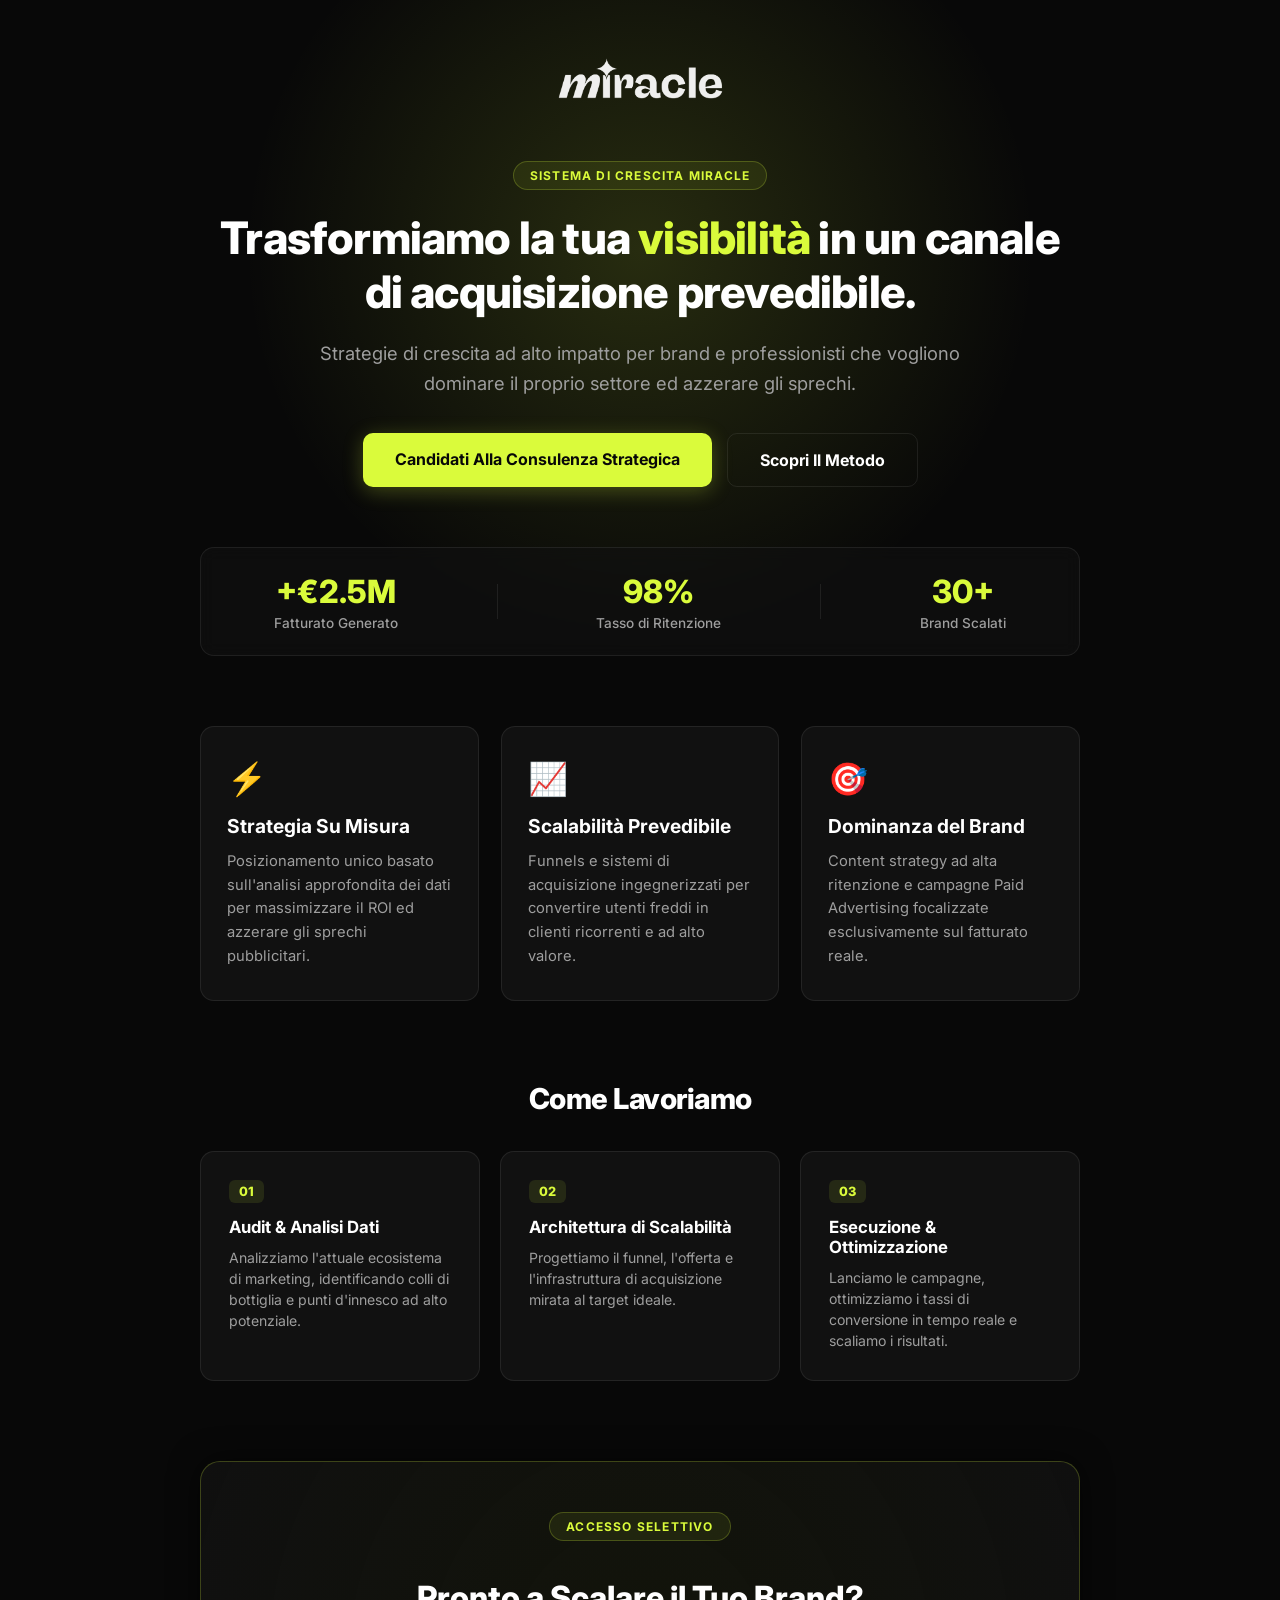
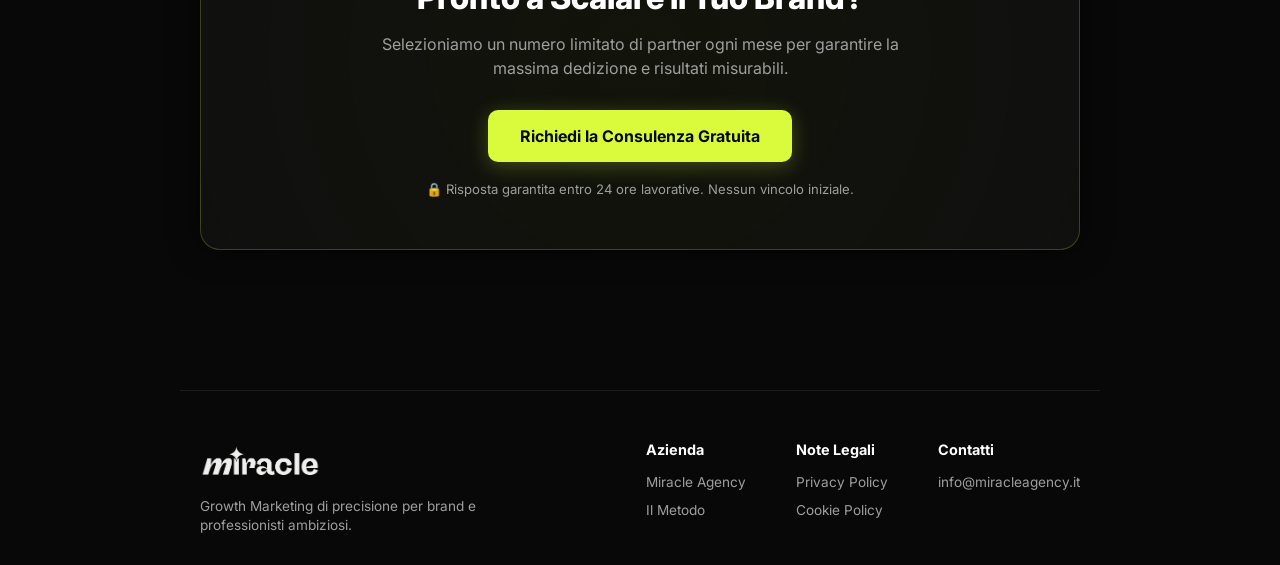
==== index.HTML @ 35d13e1f "Add files via upload" ====
<!DOCTYPE html>
<html lang="it">
<head>
    <meta charset="UTF-8">
    <meta name="viewport" content="width=device-width, initial-scale=1.0">
    <title>Miracle Agency | Dominanza Digitale & Scale Marketing</title>
    <!-- Importazione font Inter -->
    <link href="https://fonts.googleapis.com/css2?family=Inter:wght@400;600;700;800&display=swap" rel="stylesheet">
    <link rel="stylesheet" href="stile.CSS">
</head>
<body>
    <div class="glow-bg"></div>

    <!-- MAIN CONTAINER -->
    <main class="container">
        <!-- LOGO HEADER -->
        <header class="logo-container">
            <img src="logom.png" alt="Miracle Agency Logo" class="logo">
        </header>

        <!-- HERO SECTION -->
        <section class="hero-section">
            <span class="badge">SISTEMA DI CRESCITA MIRACLE</span>
            <h1 class="headline">Trasformiamo la tua <span class="highlight">visibilità</span> in un canale di acquisizione prevedibile.</h1>
            <p class="subtitle">Strategie di crescita ad alto impatto per brand e professionisti che vogliono dominare il proprio settore ed azzerare gli sprechi.</p>
            
            <div class="hero-cta-group">
                <a href="#candidatura" class="cta-button primary-cta">Candidati Alla Consulenza Strategica</a>
                <a href="#metodo" class="cta-button secondary-cta">Scopri Il Metodo</a>
            </div>
        </section>

        <!-- SOCIAL PROOF / STATS BAR -->
        <section class="stats-bar">
            <div class="stat-item">
                <span class="stat-number">+€2.5M</span>
                <span class="stat-label">Fatturato Generato</span>
            </div>
            <div class="stat-divider"></div>
            <div class="stat-item">
                <span class="stat-number">98%</span>
                <span class="stat-label">Tasso di Ritenzione</span>
            </div>
            <div class="stat-divider"></div>
            <div class="stat-item">
                <span class="stat-number">30+</span>
                <span class="stat-label">Brand Scalati</span>
            </div>
        </section>

        <!-- PILLARI DI VALORE -->
        <section class="features-grid" id="metodo">
            <div class="feature-card">
                <div class="card-icon">⚡</div>
                <h3>Strategia Su Misura</h3>
                <p>Posizionamento unico basato sull'analisi approfondita dei dati per massimizzare il ROI ed azzerare gli sprechi pubblicitari.</p>
            </div>
            <div class="feature-card">
                <div class="card-icon">📈</div>
                <h3>Scalabilità Prevedibile</h3>
                <p>Funnels e sistemi di acquisizione ingegnerizzati per convertire utenti freddi in clienti ricorrenti e ad alto valore.</p>
            </div>
            <div class="feature-card">
                <div class="card-icon">🎯</div>
                <h3>Dominanza del Brand</h3>
                <p>Content strategy ad alta ritenzione e campagne Paid Advertising focalizzate esclusivamente sul fatturato reale.</p>
            </div>
        </section>

        <!-- COME FUNZIONA (ROADMAP) -->
        <section class="roadmap-section">
            <h2 class="section-title">Come Lavoriamo</h2>
            <div class="roadmap-grid">
                <div class="step-card">
                    <span class="step-number">01</span>
                    <h4>Audit & Analisi Dati</h4>
                    <p>Analizziamo l'attuale ecosistema di marketing, identificando colli di bottiglia e punti d'innesco ad alto potenziale.</p>
                </div>
                <div class="step-card">
                    <span class="step-number">02</span>
                    <h4>Architettura di Scalabilità</h4>
                    <p>Progettiamo il funnel, l'offerta e l'infrastruttura di acquisizione mirata al target ideale.</p>
                </div>
                <div class="step-card">
                    <span class="step-number">03</span>
                    <h4>Esecuzione & Ottimizzazione</h4>
                    <p>Lanciamo le campagne, ottimizziamo i tassi di conversione in tempo reale e scaliamo i risultati.</p>
                </div>
            </div>
        </section>

        <!-- DIRECT CALL TO ACTION SECTION -->
        <section class="cta-box-section" id="candidatura">
            <span class="badge">ACCESSO SELETTIVO</span>
            <h2>Pronto a Scalare il Tuo Brand?</h2>
            <p>Selezioniamo un numero limitato di partner ogni mese per garantire la massima dedizione e risultati misurabili.</p>
            
            <a href="https://tua-pagina-di-prenotazione.com" class="cta-button primary-cta">Richiedi la Consulenza Gratuita</a>
            
            <p class="cta-microcopy">🔒 Risposta garantita entro 24 ore lavorative. Nessun vincolo iniziale.</p>
        </section>
    </main>

    <!-- FOOTER -->
    <footer>
        <div class="footer-content">
            <img src="logom.png" alt="Miracle Agency" class="footer-logo">
            <p class="footer-tagline">Growth Marketing di precisione per brand e professionisti ambiziosi.</p>
        </div>
        <div class="footer-links">
            <div>
                <strong>Azienda</strong>
                <a href="#">Miracle Agency</a>
                <a href="#metodo">Il Metodo</a>
            </div>
            <div>
                <strong>Note Legali</strong>
                <a href="#">Privacy Policy</a>
                <a href="#">Cookie Policy</a>
            </div>
            <div>
                <strong>Contatti</strong>
                <a href="mailto:info@miracleagency.it">info@miracleagency.it</a>
            </div>
        </div>
    </footer>

    <script src="jv.js"></script>
</body>
</html>
---- stile.CSS ----
/* --- VARIABILI COLORI MIRACLE --- */
:root {
    --bg-dark: #080808;
    --card-bg: #111111;
    --brand-color: #dafb3b;
    --brand-hover: #c4e432;
    --text-light: #ffffff;
    --text-muted: #9e9e9e;
    --glow-spread: rgba(218, 251, 59, 0.15);
    --border-color: rgba(218, 251, 59, 0.22);
    --border-light: rgba(255, 255, 255, 0.08);
}

/* --- RESET & BASE --- */
* {
    margin: 0;
    padding: 0;
    box-sizing: border-box;
    font-family: 'Inter', -apple-system, BlinkMacSystemFont, sans-serif;
    scroll-behavior: smooth;
}

body {
    background-color: var(--bg-dark);
    color: var(--text-light);
    display: flex;
    flex-direction: column;
    min-height: 100vh;
    position: relative;
    overflow-x: hidden;
}

/* Sfondo Glow Radiale */
.glow-bg {
    position: absolute;
    top: -150px;
    left: 50%;
    transform: translateX(-50%);
    width: 800px;
    height: 800px;
    background: radial-gradient(circle, var(--glow-spread) 0%, rgba(8,8,8,0) 70%);
    pointer-events: none;
    z-index: 0;
}

/* --- CONTAINER PRINCIPALE --- */
.container {
    max-width: 920px;
    margin: 0 auto;
    padding: 50px 20px 80px 20px;
    text-align: center;
    flex-grow: 1;
    position: relative;
    z-index: 1;
}

/* --- LOGO --- */
.logo-container {
    margin-bottom: 50px;
}
.logo {
    max-width: 170px;
    height: auto;
}

/* --- HERO SECTION --- */
.badge {
    display: inline-block;
    padding: 6px 16px;
    border-radius: 20px;
    background: rgba(218, 251, 59, 0.08);
    border: 1px solid var(--border-color);
    color: var(--brand-color);
    font-size: 0.75rem;
    font-weight: 700;
    letter-spacing: 1.2px;
    margin-bottom: 22px;
    text-transform: uppercase;
}

.headline {
    font-size: 2.8rem;
    font-weight: 800;
    line-height: 1.2;
    margin-bottom: 20px;
    letter-spacing: -0.8px;
}

.highlight {
    color: var(--brand-color);
}

.subtitle {
    font-size: 1.15rem;
    color: var(--text-muted);
    max-width: 660px;
    margin: 0 auto 35px auto;
    line-height: 1.6;
}

/* HERO CTA GROUP */
.hero-cta-group {
    display: flex;
    justify-content: center;
    gap: 15px;
    margin-bottom: 60px;
    flex-wrap: wrap;
}

.cta-button {
    display: inline-block;
    padding: 16px 32px;
    font-size: 1rem;
    font-weight: 700;
    border-radius: 10px;
    text-decoration: none;
    transition: all 0.3s ease;
    cursor: pointer;
}

.primary-cta {
    background-color: var(--brand-color);
    color: var(--bg-dark);
    box-shadow: 0 4px 20px rgba(218, 251, 59, 0.25);
}

.primary-cta:hover {
    background-color: var(--brand-hover);
    transform: translateY(-2px);
    box-shadow: 0 8px 25px rgba(218, 251, 59, 0.4);
}

.secondary-cta {
    background-color: transparent;
    color: var(--text-light);
    border: 1px solid var(--border-light);
}

.secondary-cta:hover {
    border-color: var(--border-color);
    color: var(--brand-color);
    background: rgba(255, 255, 255, 0.02);
}

/* --- STATS BAR --- */
.stats-bar {
    display: flex;
    justify-content: space-around;
    align-items: center;
    background: rgba(18, 18, 18, 0.6);
    border: 1px solid var(--border-light);
    border-radius: 14px;
    padding: 24px;
    margin-bottom: 70px;
    backdrop-filter: blur(8px);
}

.stat-item {
    display: flex;
    flex-direction: column;
    align-items: center;
}

.stat-number {
    font-size: 2rem;
    font-weight: 800;
    color: var(--brand-color);
    margin-bottom: 4px;
}

.stat-label {
    font-size: 0.85rem;
    color: var(--text-muted);
    font-weight: 500;
}

.stat-divider {
    width: 1px;
    height: 35px;
    background-color: var(--border-light);
}

/* --- FEATURES GRID --- */
.features-grid {
    display: grid;
    grid-template-columns: repeat(auto-fit, minmax(260px, 1fr));
    gap: 22px;
    margin-bottom: 80px;
    text-align: left;
}

.feature-card {
    background: var(--card-bg);
    border: 1px solid var(--border-light);
    border-radius: 14px;
    padding: 32px 26px;
    transition: all 0.3s ease;
}

.feature-card:hover {
    border-color: var(--border-color);
    transform: translateY(-4px);
    box-shadow: 0 10px 30px var(--glow-spread);
}

.card-icon {
    font-size: 2rem;
    margin-bottom: 16px;
}

.feature-card h3 {
    font-size: 1.2rem;
    font-weight: 700;
    margin-bottom: 12px;
}

.feature-card p {
    font-size: 0.92rem;
    color: var(--text-muted);
    line-height: 1.6;
}

/* --- ROADMAP / COME FUNZIONA --- */
.roadmap-section {
    margin-bottom: 80px;
}

.section-title {
    font-size: 1.8rem;
    font-weight: 800;
    margin-bottom: 35px;
    letter-spacing: -0.5px;
}

.roadmap-grid {
    display: grid;
    grid-template-columns: repeat(auto-fit, minmax(250px, 1fr));
    gap: 20px;
    text-align: left;
}

.step-card {
    background: var(--card-bg);
    border: 1px solid var(--border-light);
    border-radius: 14px;
    padding: 28px;
    position: relative;
}

.step-number {
    font-size: 0.8rem;
    font-weight: 800;
    color: var(--brand-color);
    background: rgba(218, 251, 59, 0.1);
    padding: 4px 10px;
    border-radius: 6px;
    display: inline-block;
    margin-bottom: 14px;
}

.step-card h4 {
    font-size: 1.05rem;
    font-weight: 700;
    margin-bottom: 10px;
}

.step-card p {
    font-size: 0.88rem;
    color: var(--text-muted);
    line-height: 1.5;
}

/* --- CTA BOX SECTION --- */
.cta-box-section {
    background: radial-gradient(circle at center, rgba(218, 251, 59, 0.05) 0%, rgba(18, 18, 18, 0.8) 100%);
    border: 1px solid var(--border-color);
    border-radius: 20px;
    padding: 50px 30px;
    margin-bottom: 60px;
    box-shadow: 0 0 30px rgba(0, 0, 0, 0.6);
}

.cta-box-section h2 {
    font-size: 2rem;
    font-weight: 800;
    margin: 15px 0;
}

.cta-box-section p {
    color: var(--text-muted);
    max-width: 540px;
    margin: 0 auto 30px auto;
    font-size: 1rem;
    line-height: 1.5;
}

.cta-microcopy {
    font-size: 0.82rem !important;
    color: var(--text-muted) !important;
    margin-top: 18px !important;
    margin-bottom: 0 !important;
}

/* --- FOOTER --- */
footer {
    border-top: 1px solid var(--border-light);
    padding: 50px 20px 30px 20px;
    max-width: 920px;
    margin: 0 auto;
    width: 100%;
    display: flex;
    justify-content: space-between;
    align-items: flex-start;
    flex-wrap: wrap;
    gap: 30px;
}

.footer-content {
    max-width: 300px;
    text-align: left;
}

.footer-logo {
    max-width: 120px;
    margin-bottom: 12px;
}

.footer-tagline {
    font-size: 0.85rem;
    color: var(--text-muted);
    line-height: 1.4;
}

.footer-links {
    display: flex;
    gap: 50px;
    font-size: 0.85rem;
    flex-wrap: wrap;
}

.footer-links div {
    display: flex;
    flex-direction: column;
    gap: 12px;
    text-align: left;
}

.footer-links strong {
    color: var(--text-light);
    margin-bottom: 4px;
    font-size: 0.9rem;
}

.footer-links a {
    color: var(--text-muted);
    text-decoration: none;
    transition: color 0.2s;
}

.footer-links a:hover {
    color: var(--brand-color);
}

/* --- RESPONSIVE --- */
@media (max-width: 768px) {
    .headline { font-size: 2.1rem; }
    .subtitle { font-size: 1rem; }
    .hero-cta-group { flex-direction: column; }
    .cta-button { width: 100%; text-align: center; }
    .stats-bar { flex-direction: column; gap: 20px; }
    .stat-divider { width: 60%; height: 1px; }
    footer { flex-direction: column; text-align: center; align-items: center; }
    .footer-content { text-align: center; }
    .footer-links { justify-content: center; text-align: center; gap: 30px; }
    .footer-links div { text-align: center; }
}
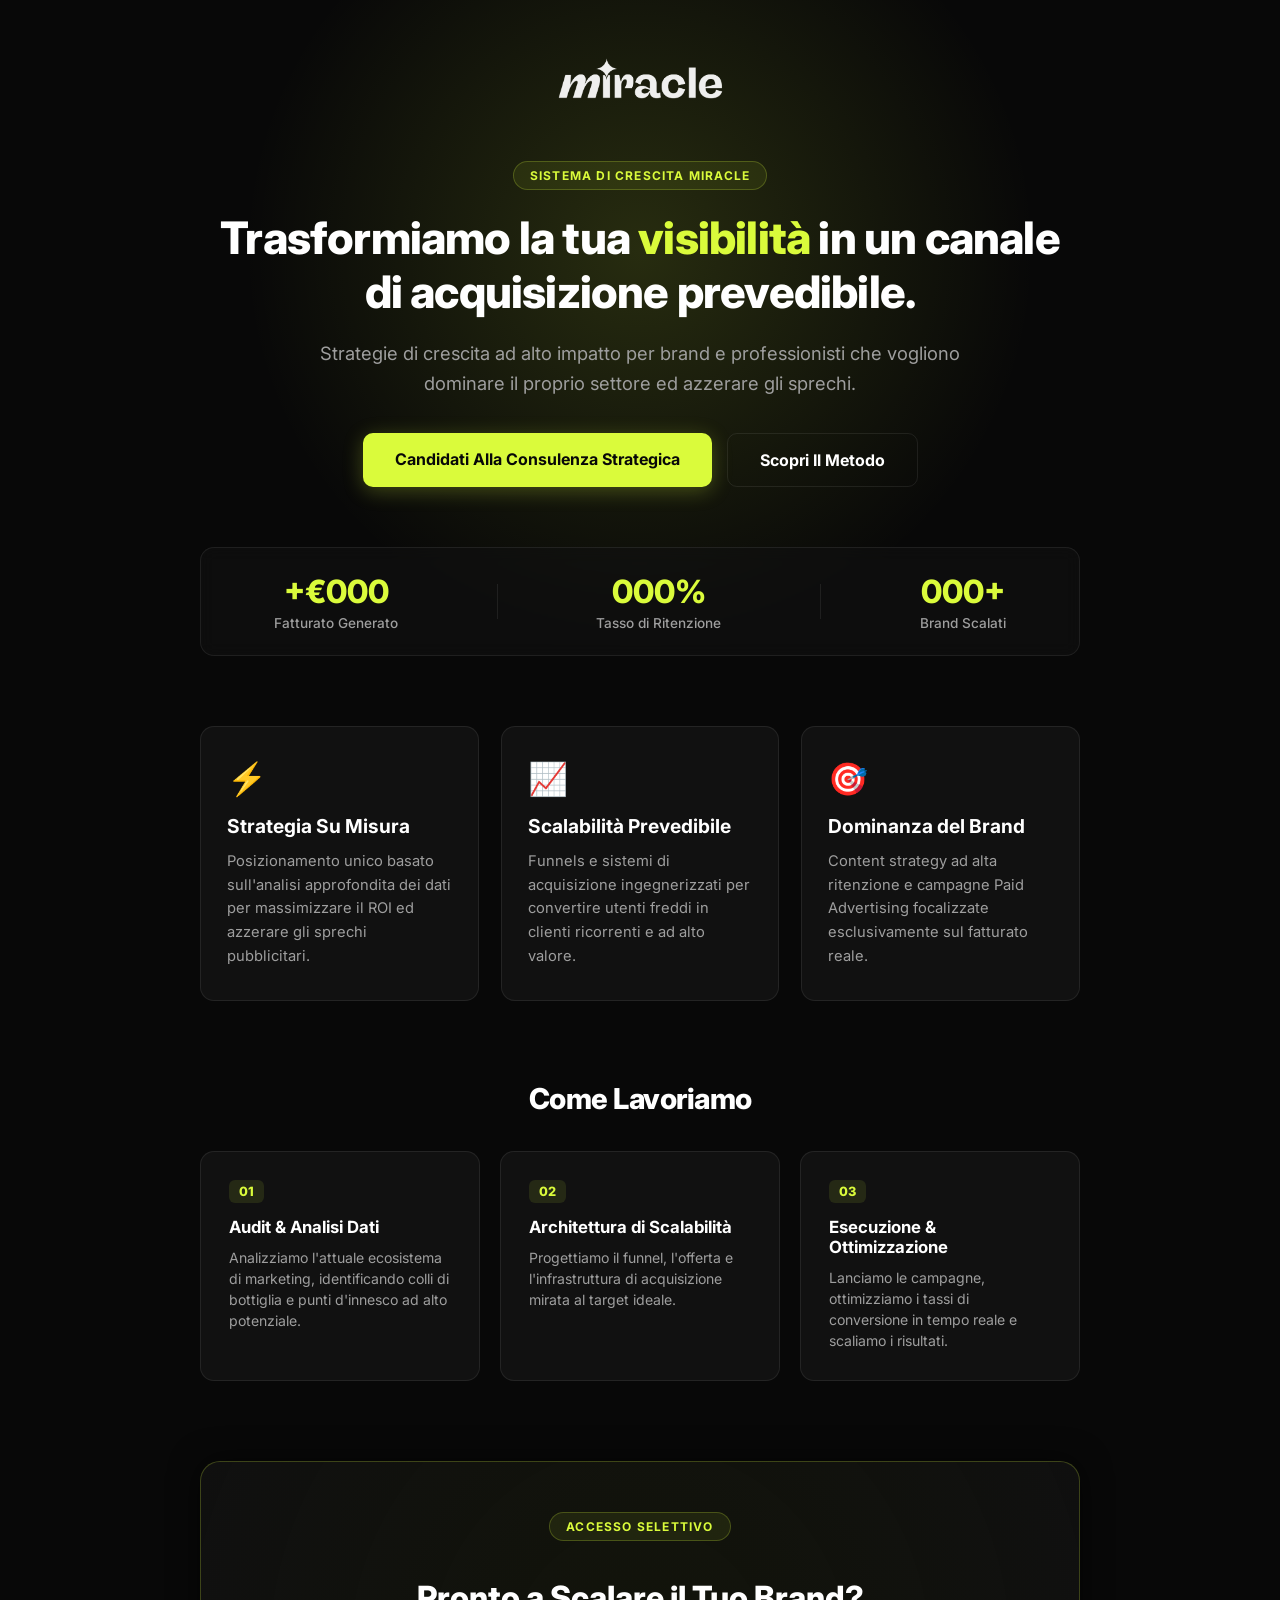
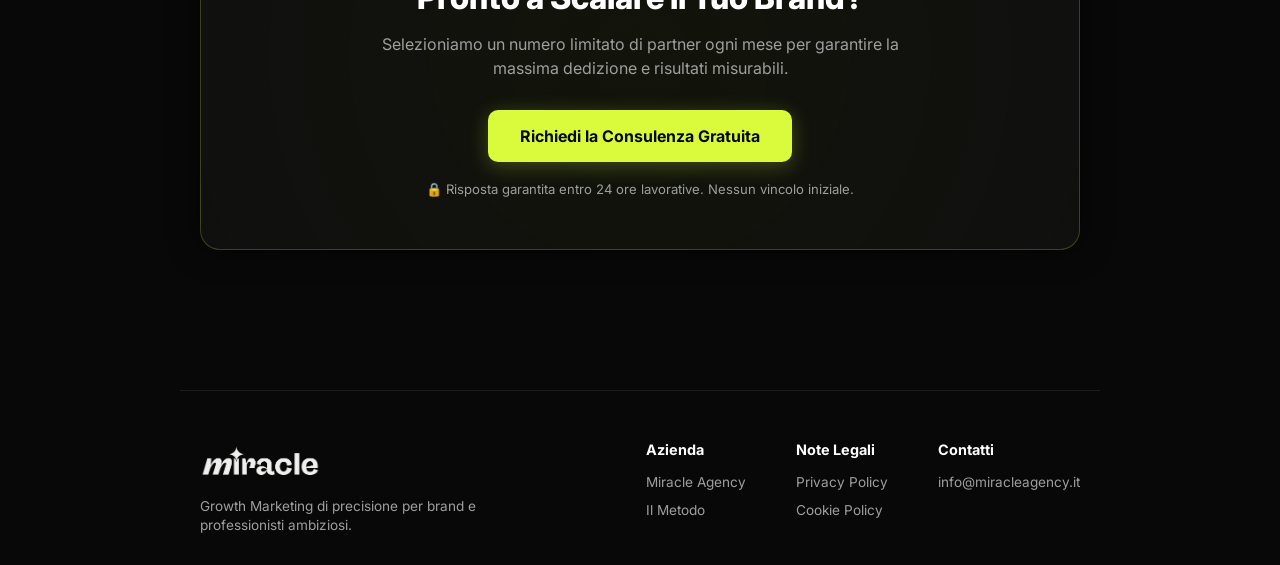
==== commit 7f9ae783: "Add files via upload" ====
--- a/index.HTML
+++ b/index.HTML
@@ -7,6 +7,7 @@
     <!-- Importazione font Inter -->
     <link href="https://fonts.googleapis.com/css2?family=Inter:wght@400;600;700;800&display=swap" rel="stylesheet">
     <link rel="stylesheet" href="stile.CSS">
+    
 </head>
 <body>
     <div class="glow-bg"></div>
@@ -33,17 +34,17 @@
         <!-- SOCIAL PROOF / STATS BAR -->
         <section class="stats-bar">
             <div class="stat-item">
-                <span class="stat-number">+€2.5M</span>
+                <span class="stat-number">+€000</span>
                 <span class="stat-label">Fatturato Generato</span>
             </div>
             <div class="stat-divider"></div>
             <div class="stat-item">
-                <span class="stat-number">98%</span>
+                <span class="stat-number">000%</span>
                 <span class="stat-label">Tasso di Ritenzione</span>
             </div>
             <div class="stat-divider"></div>
             <div class="stat-item">
-                <span class="stat-number">30+</span>
+                <span class="stat-number">000+</span>
                 <span class="stat-label">Brand Scalati</span>
             </div>
         </section>
@@ -95,8 +96,9 @@
             <h2>Pronto a Scalare il Tuo Brand?</h2>
             <p>Selezioniamo un numero limitato di partner ogni mese per garantire la massima dedizione e risultati misurabili.</p>
             
-            <a href="https://tua-pagina-di-prenotazione.com" class="cta-button primary-cta">Richiedi la Consulenza Gratuita</a>
-            
+<!-- DOPO (Codice modificato) -->
+            <a href="consulenza.html" class="cta-button primary-cta">Richiedi la Consulenza Gratuita</a>    
+                    
             <p class="cta-microcopy">🔒 Risposta garantita entro 24 ore lavorative. Nessun vincolo iniziale.</p>
         </section>
     </main>
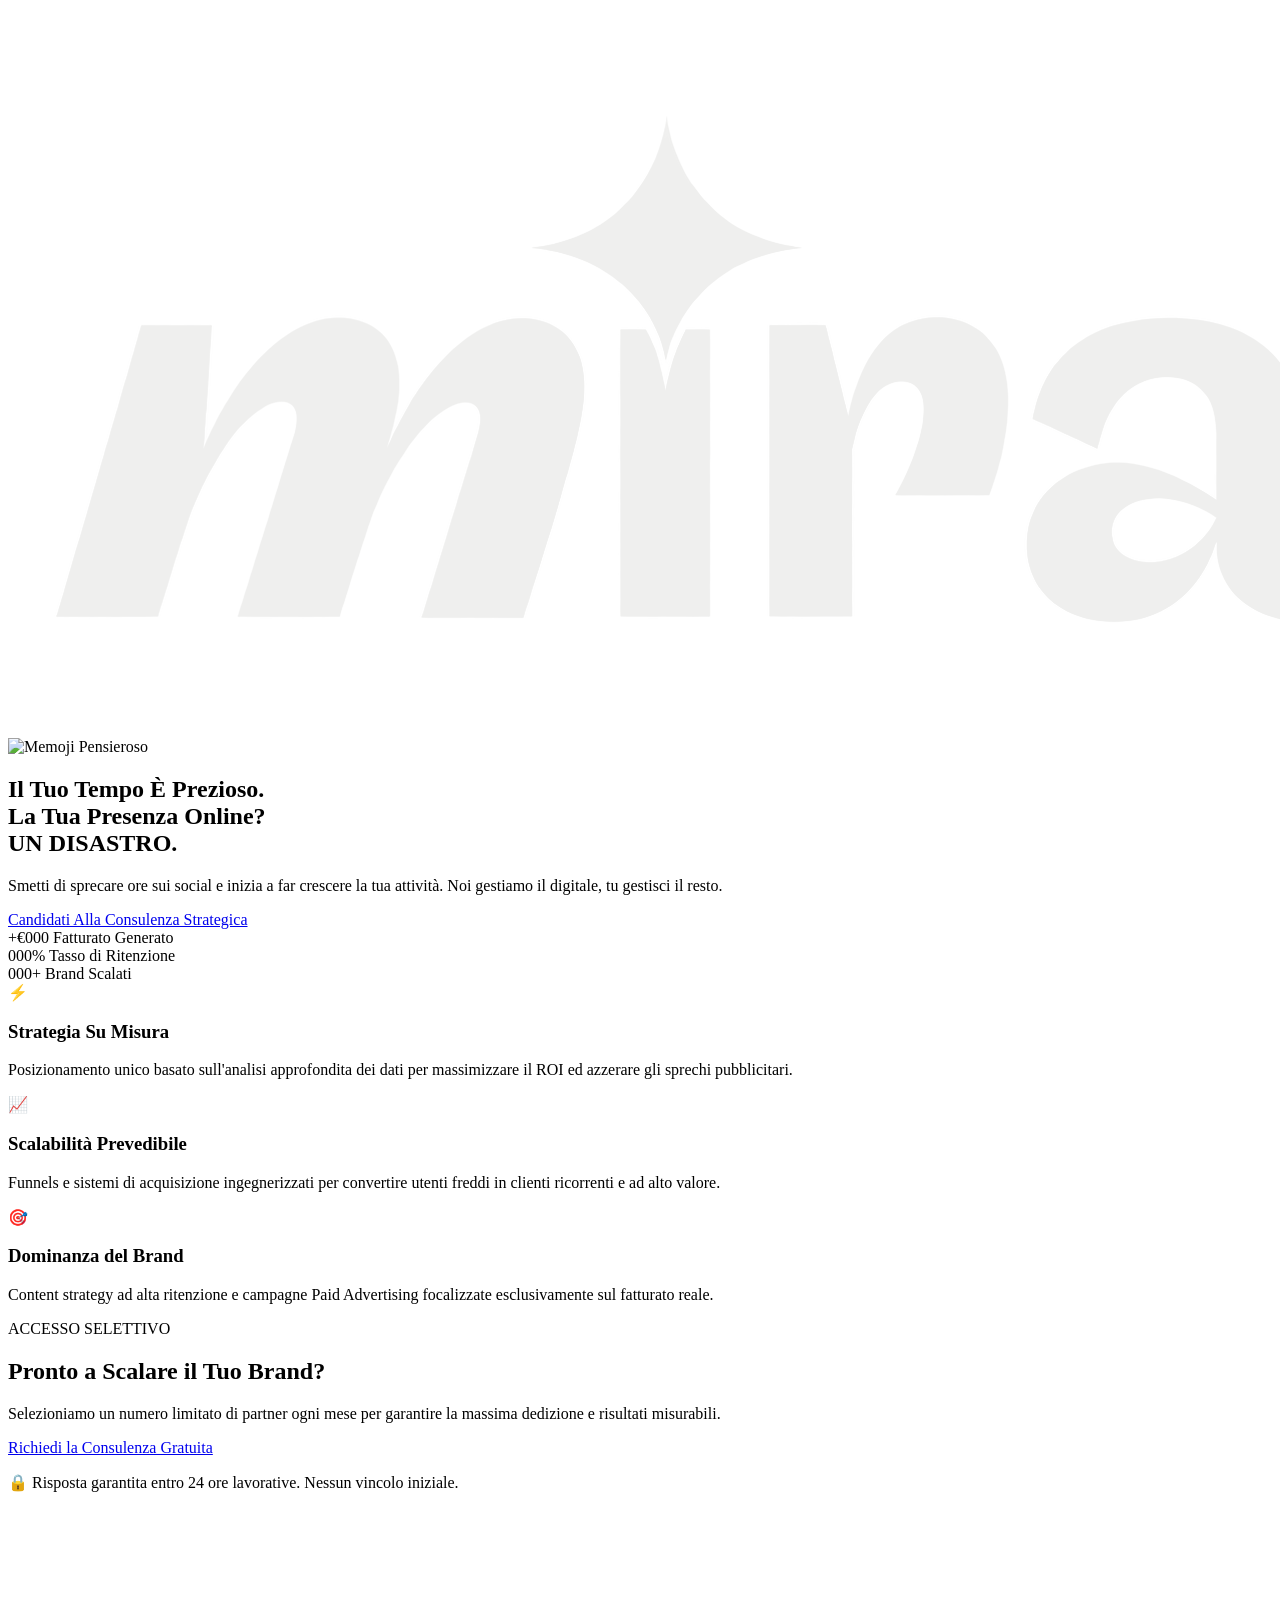
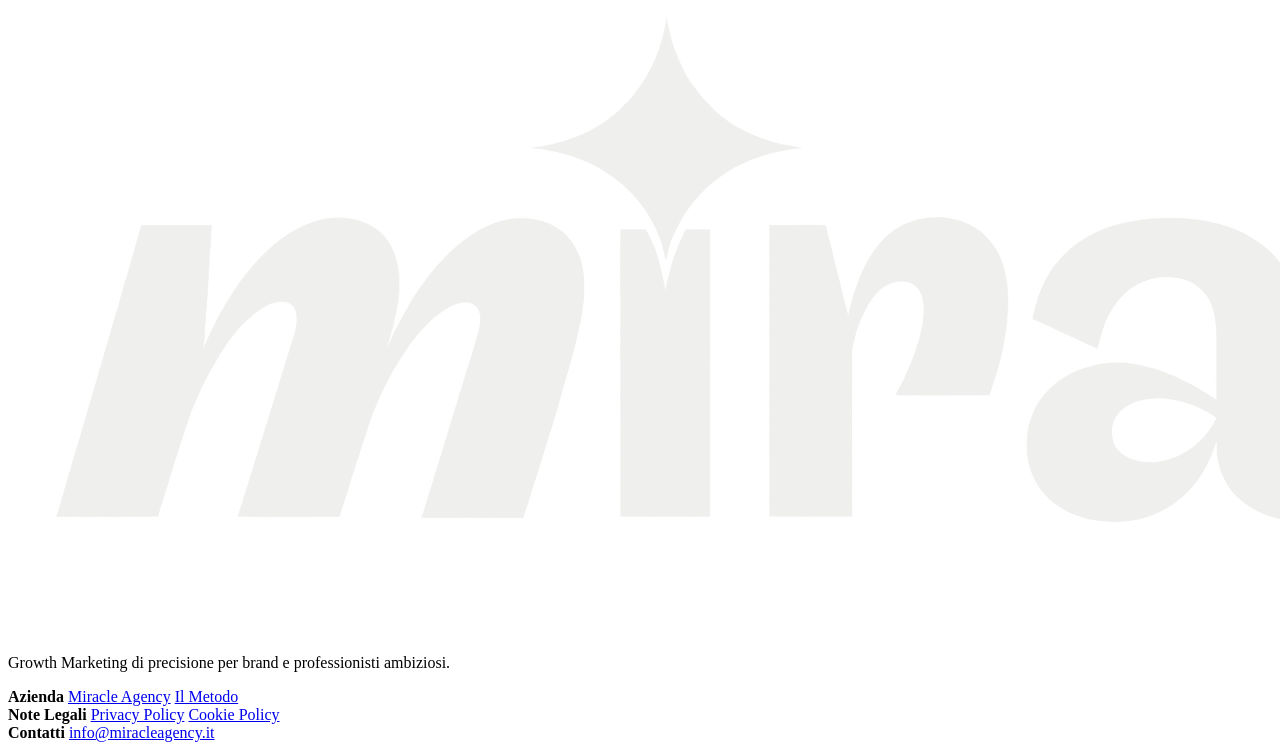
==== commit 09f9ff06: "Add files via upload" ====
--- a/index.HTML
+++ b/index.HTML
@@ -4,34 +4,37 @@
     <meta charset="UTF-8">
     <meta name="viewport" content="width=device-width, initial-scale=1.0">
     <title>Miracle Agency | Dominanza Digitale & Scale Marketing</title>
-    <!-- Importazione font Inter -->
-    <link href="https://fonts.googleapis.com/css2?family=Inter:wght@400;600;700;800&display=swap" rel="stylesheet">
-    <link rel="stylesheet" href="stile.CSS">
-    
+    <!-- Font -->
+    <link href="https://fonts.googleapis.com/css2?family=Inter:wght@400;600;700;800&family=Playfair+Display:ital,wght@1,600&display=swap" rel="stylesheet">
+    <!-- FOGLIO DI STILE -->
+    <link rel="stylesheet" href="stile.css">
 </head>
 <body>
     <div class="glow-bg"></div>
 
-    <!-- MAIN CONTAINER -->
     <main class="container">
-        <!-- LOGO HEADER -->
+        <!-- LOGO -->
         <header class="logo-container">
             <img src="logom.png" alt="Miracle Agency Logo" class="logo">
         </header>
 
         <!-- HERO SECTION -->
         <section class="hero-section">
-            <span class="badge">SISTEMA DI CRESCITA MIRACLE</span>
-            <h1 class="headline">Trasformiamo la tua <span class="highlight">visibilità</span> in un canale di acquisizione prevedibile.</h1>
-            <p class="subtitle">Strategie di crescita ad alto impatto per brand e professionisti che vogliono dominare il proprio settore ed azzerare gli sprechi.</p>
+            <img src="memoji.png" alt="Memoji Pensieroso" class="hero-memoji">
+            
+            <h1 class="headline">
+                Il Tuo <span class="serif-italic">Tempo</span> È Prezioso.<br>
+                La Tua <span class="serif-italic">Presenza</span> Online?<br>
+                <span class="red-highlight">UN DISASTRO.</span>
+            </h1>
+            <p class="subtitle new-subtitle">Smetti di sprecare ore sui social e inizia a far crescere la tua attività. Noi gestiamo il digitale, tu gestisci il resto.</p>
             
             <div class="hero-cta-group">
                 <a href="#candidatura" class="cta-button primary-cta">Candidati Alla Consulenza Strategica</a>
-                <a href="#metodo" class="cta-button secondary-cta">Scopri Il Metodo</a>
             </div>
         </section>
 
-        <!-- SOCIAL PROOF / STATS BAR -->
+        <!-- STATS BAR -->
         <section class="stats-bar">
             <div class="stat-item">
                 <span class="stat-number">+€000</span>
@@ -49,7 +52,7 @@
             </div>
         </section>
 
-        <!-- PILLARI DI VALORE -->
+        <!-- PILLARI -->
         <section class="features-grid" id="metodo">
             <div class="feature-card">
                 <div class="card-icon">⚡</div>
@@ -68,35 +71,12 @@
             </div>
         </section>
 
-        <!-- COME FUNZIONA (ROADMAP) -->
-        <section class="roadmap-section">
-            <h2 class="section-title">Come Lavoriamo</h2>
-            <div class="roadmap-grid">
-                <div class="step-card">
-                    <span class="step-number">01</span>
-                    <h4>Audit & Analisi Dati</h4>
-                    <p>Analizziamo l'attuale ecosistema di marketing, identificando colli di bottiglia e punti d'innesco ad alto potenziale.</p>
-                </div>
-                <div class="step-card">
-                    <span class="step-number">02</span>
-                    <h4>Architettura di Scalabilità</h4>
-                    <p>Progettiamo il funnel, l'offerta e l'infrastruttura di acquisizione mirata al target ideale.</p>
-                </div>
-                <div class="step-card">
-                    <span class="step-number">03</span>
-                    <h4>Esecuzione & Ottimizzazione</h4>
-                    <p>Lanciamo le campagne, ottimizziamo i tassi di conversione in tempo reale e scaliamo i risultati.</p>
-                </div>
-            </div>
-        </section>
-
-        <!-- DIRECT CALL TO ACTION SECTION -->
+        <!-- CTA BOX -->
         <section class="cta-box-section" id="candidatura">
             <span class="badge">ACCESSO SELETTIVO</span>
             <h2>Pronto a Scalare il Tuo Brand?</h2>
             <p>Selezioniamo un numero limitato di partner ogni mese per garantire la massima dedizione e risultati misurabili.</p>
             
-<!-- DOPO (Codice modificato) -->
             <a href="consulenza.html" class="cta-button primary-cta">Richiedi la Consulenza Gratuita</a>    
                     
             <p class="cta-microcopy">🔒 Risposta garantita entro 24 ore lavorative. Nessun vincolo iniziale.</p>
@@ -127,6 +107,7 @@
         </div>
     </footer>
 
+    <!-- SCRIPT JS -->
     <script src="jv.js"></script>
 </body>
 </html>
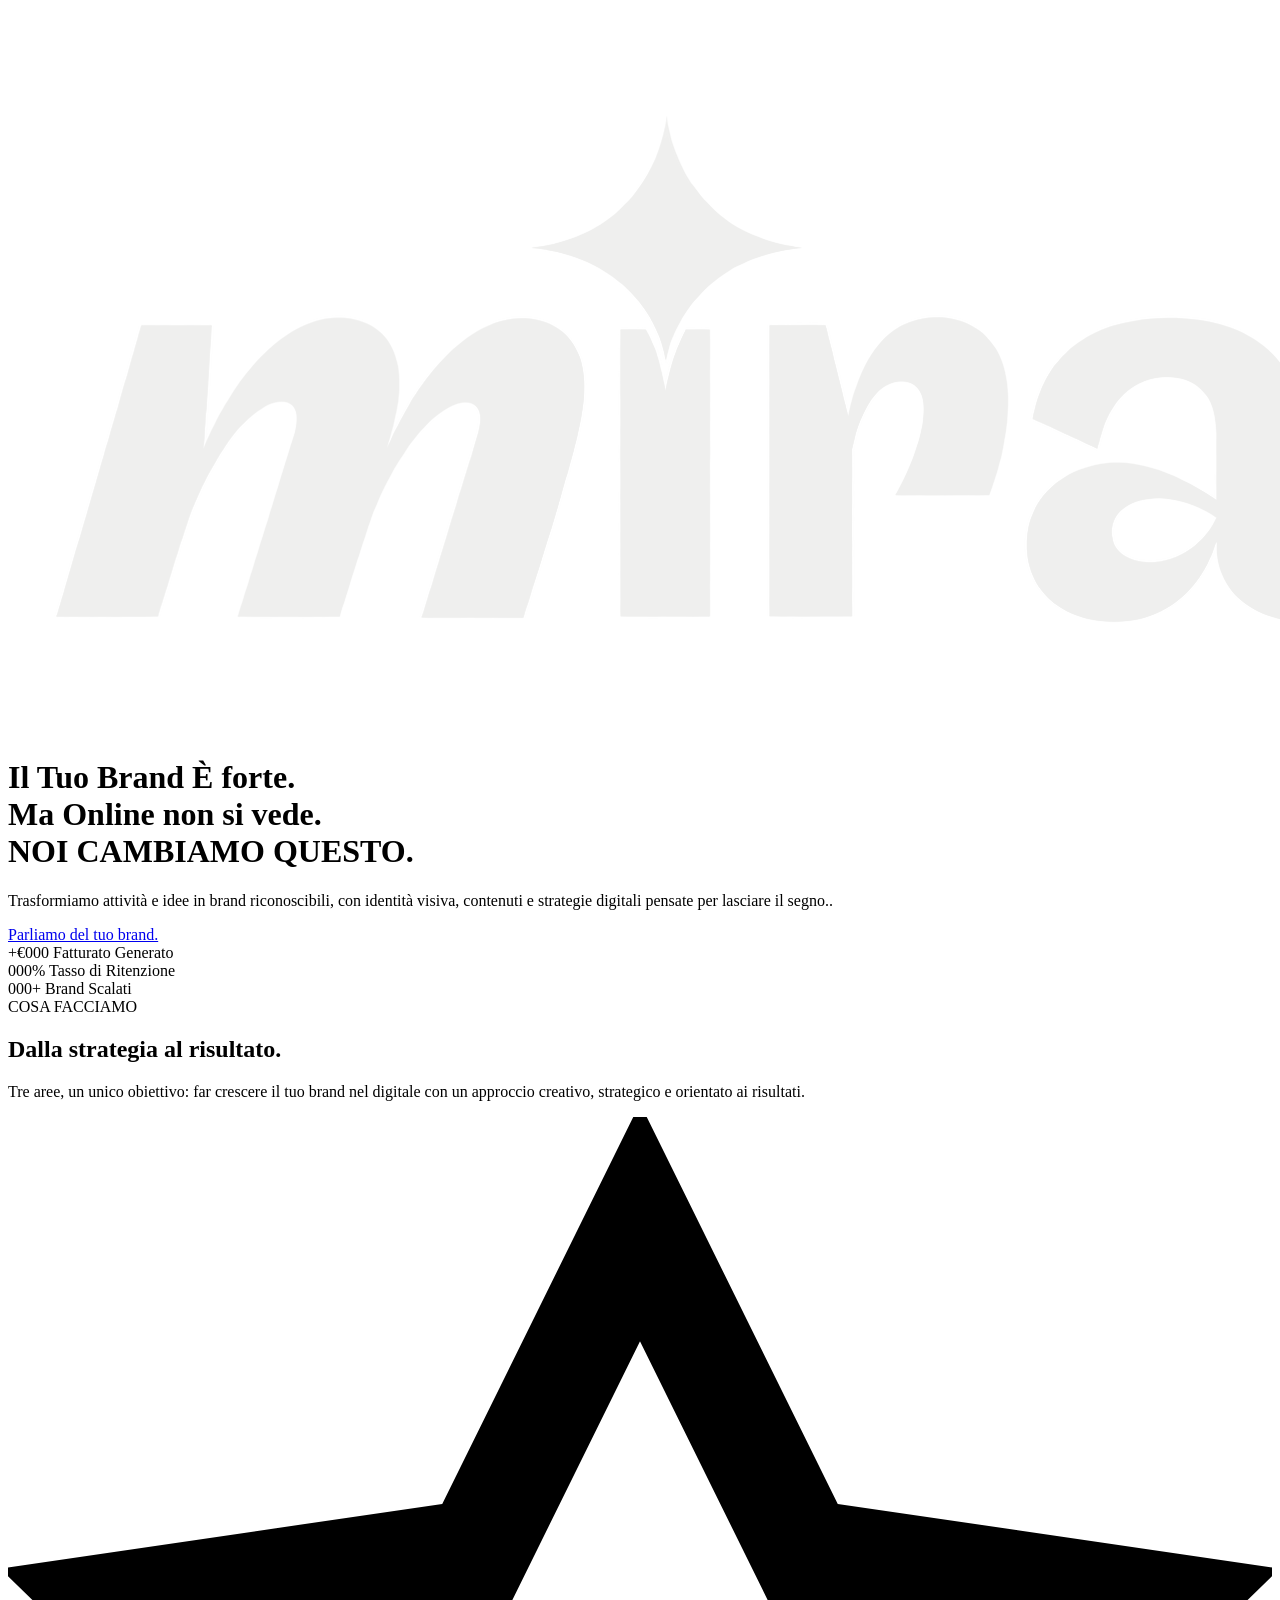
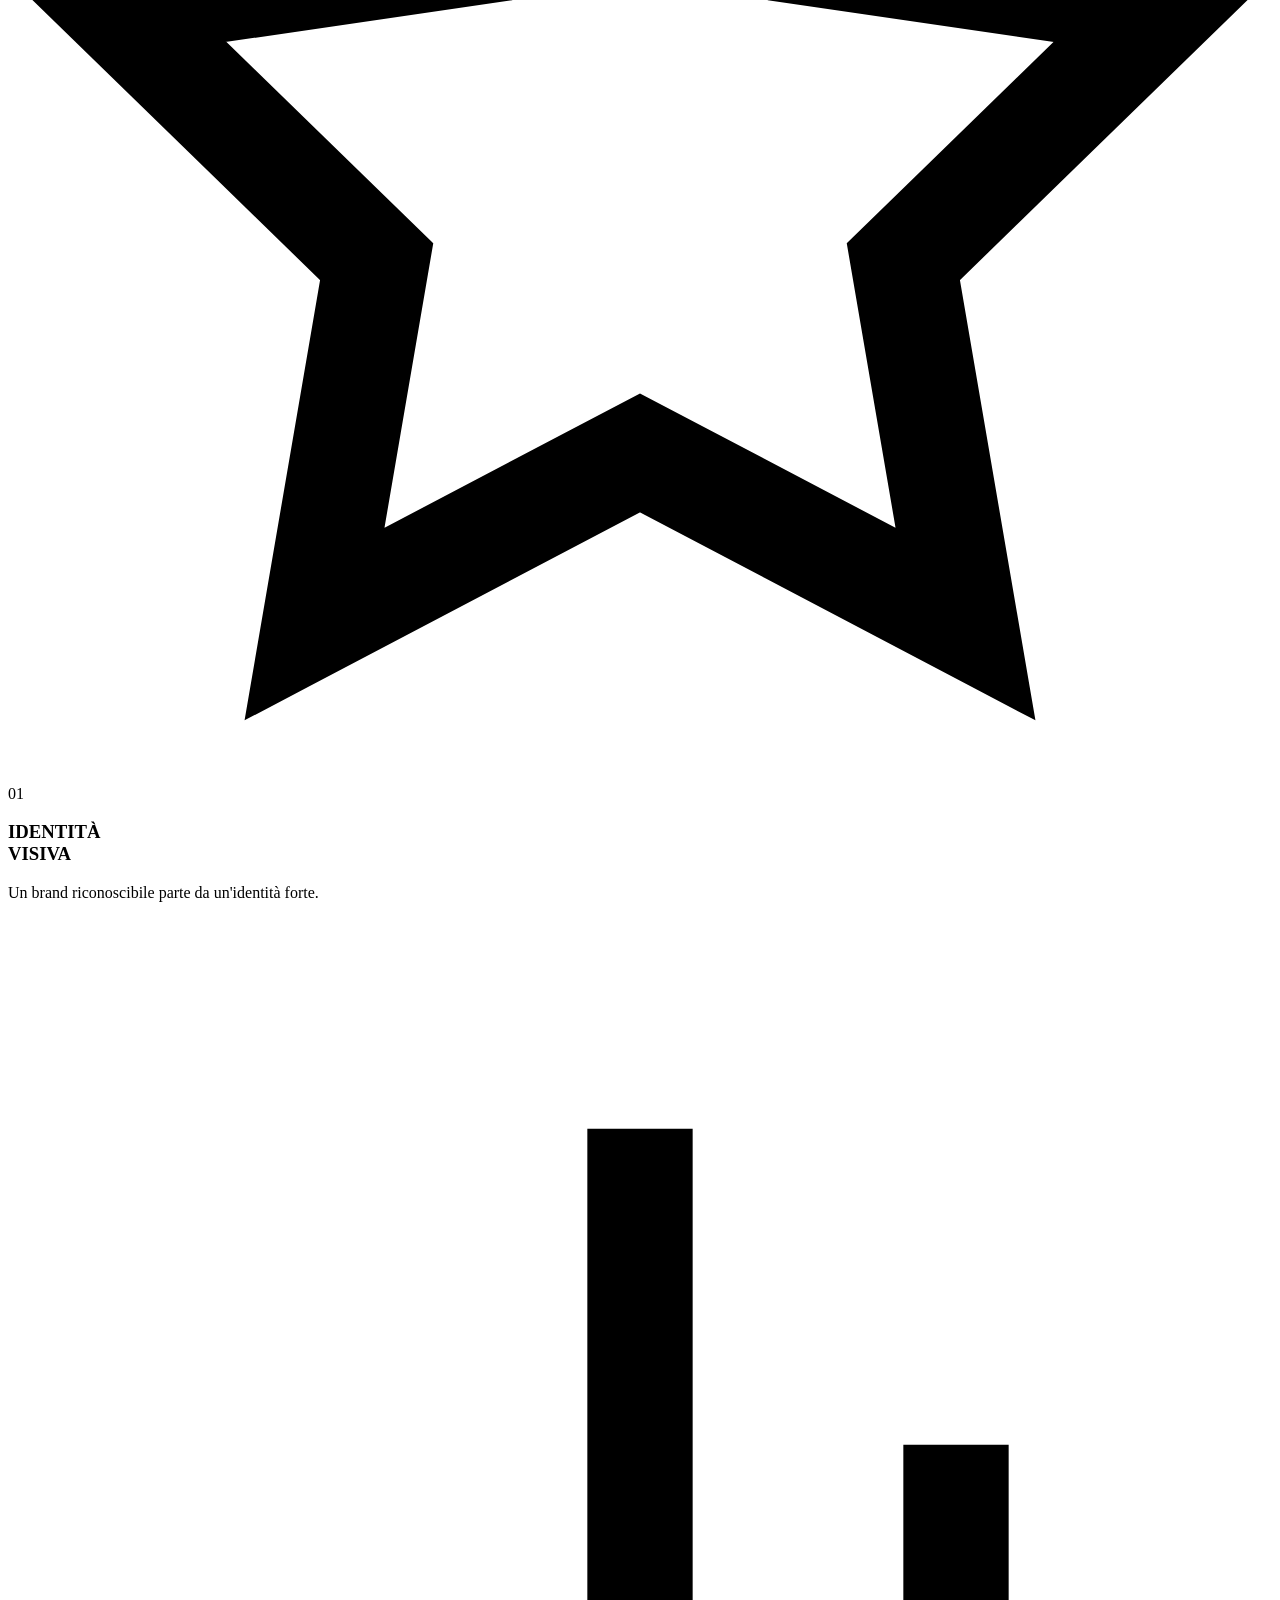
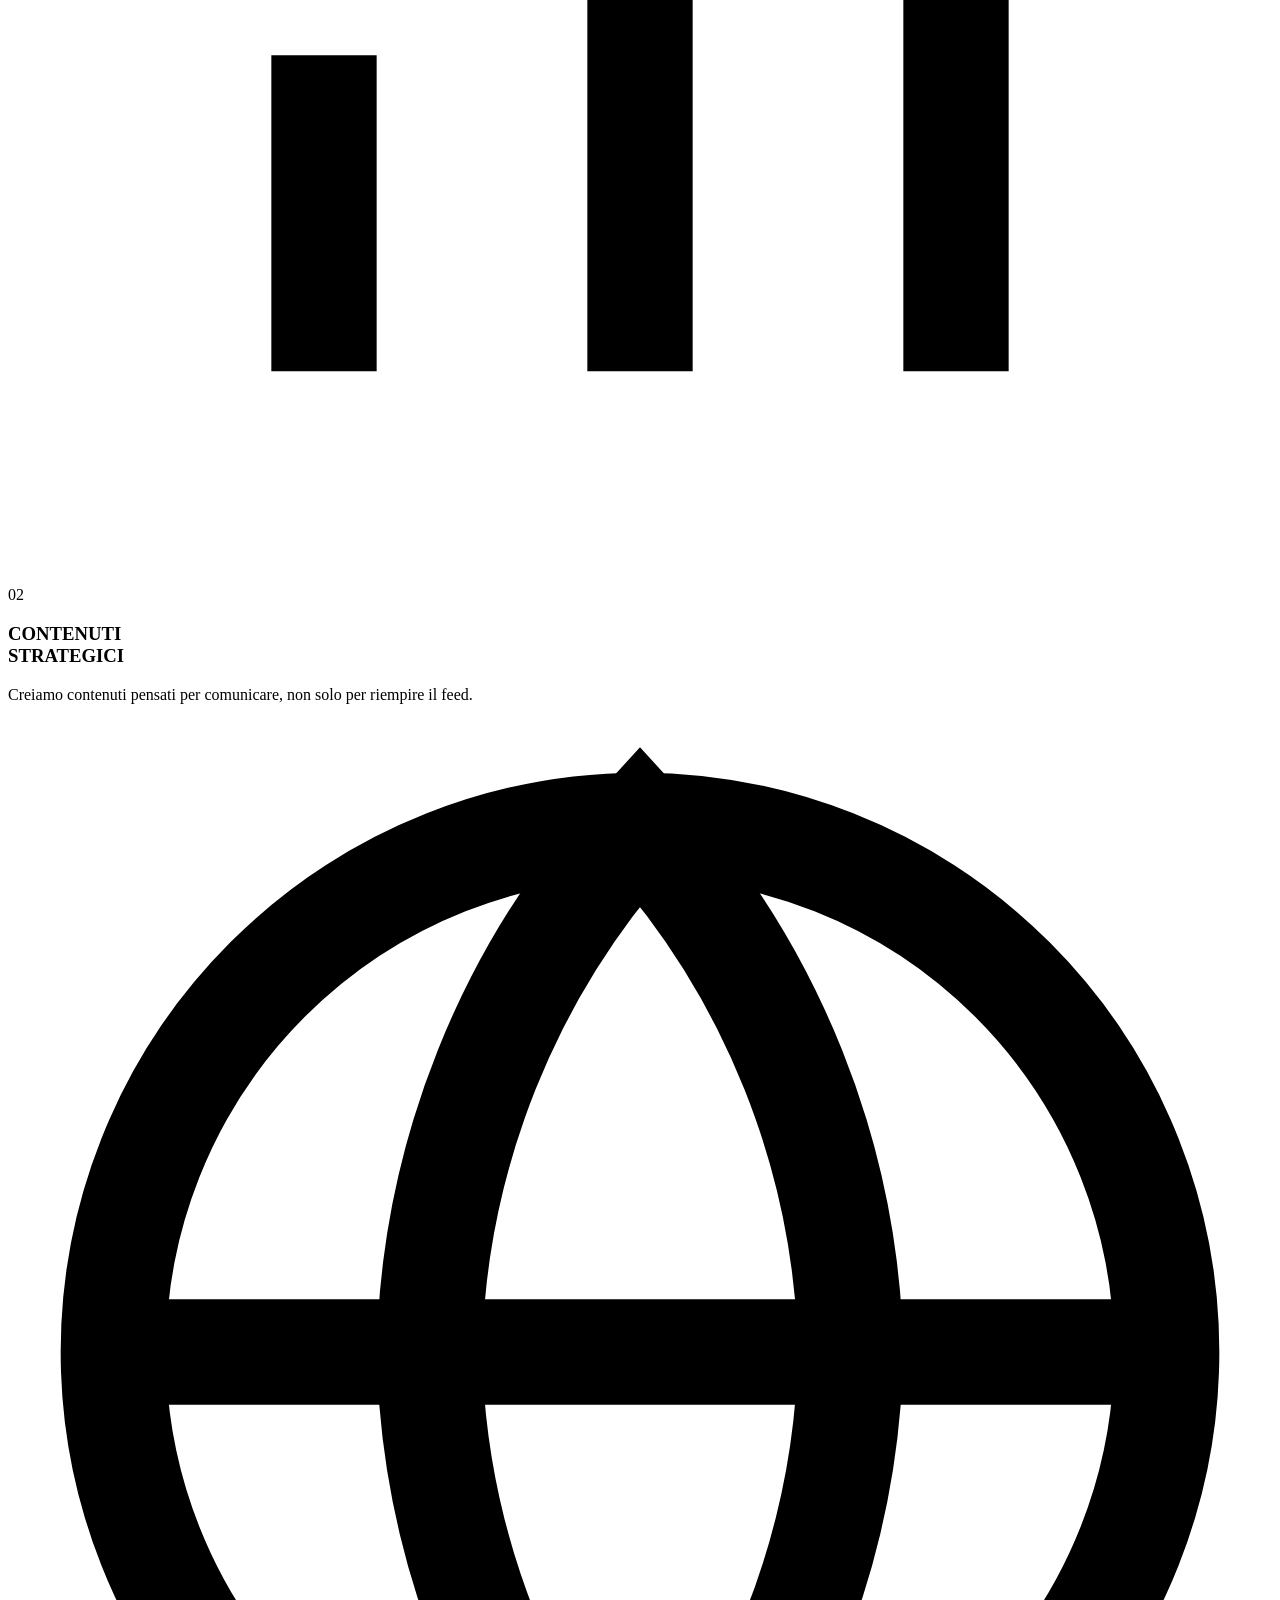
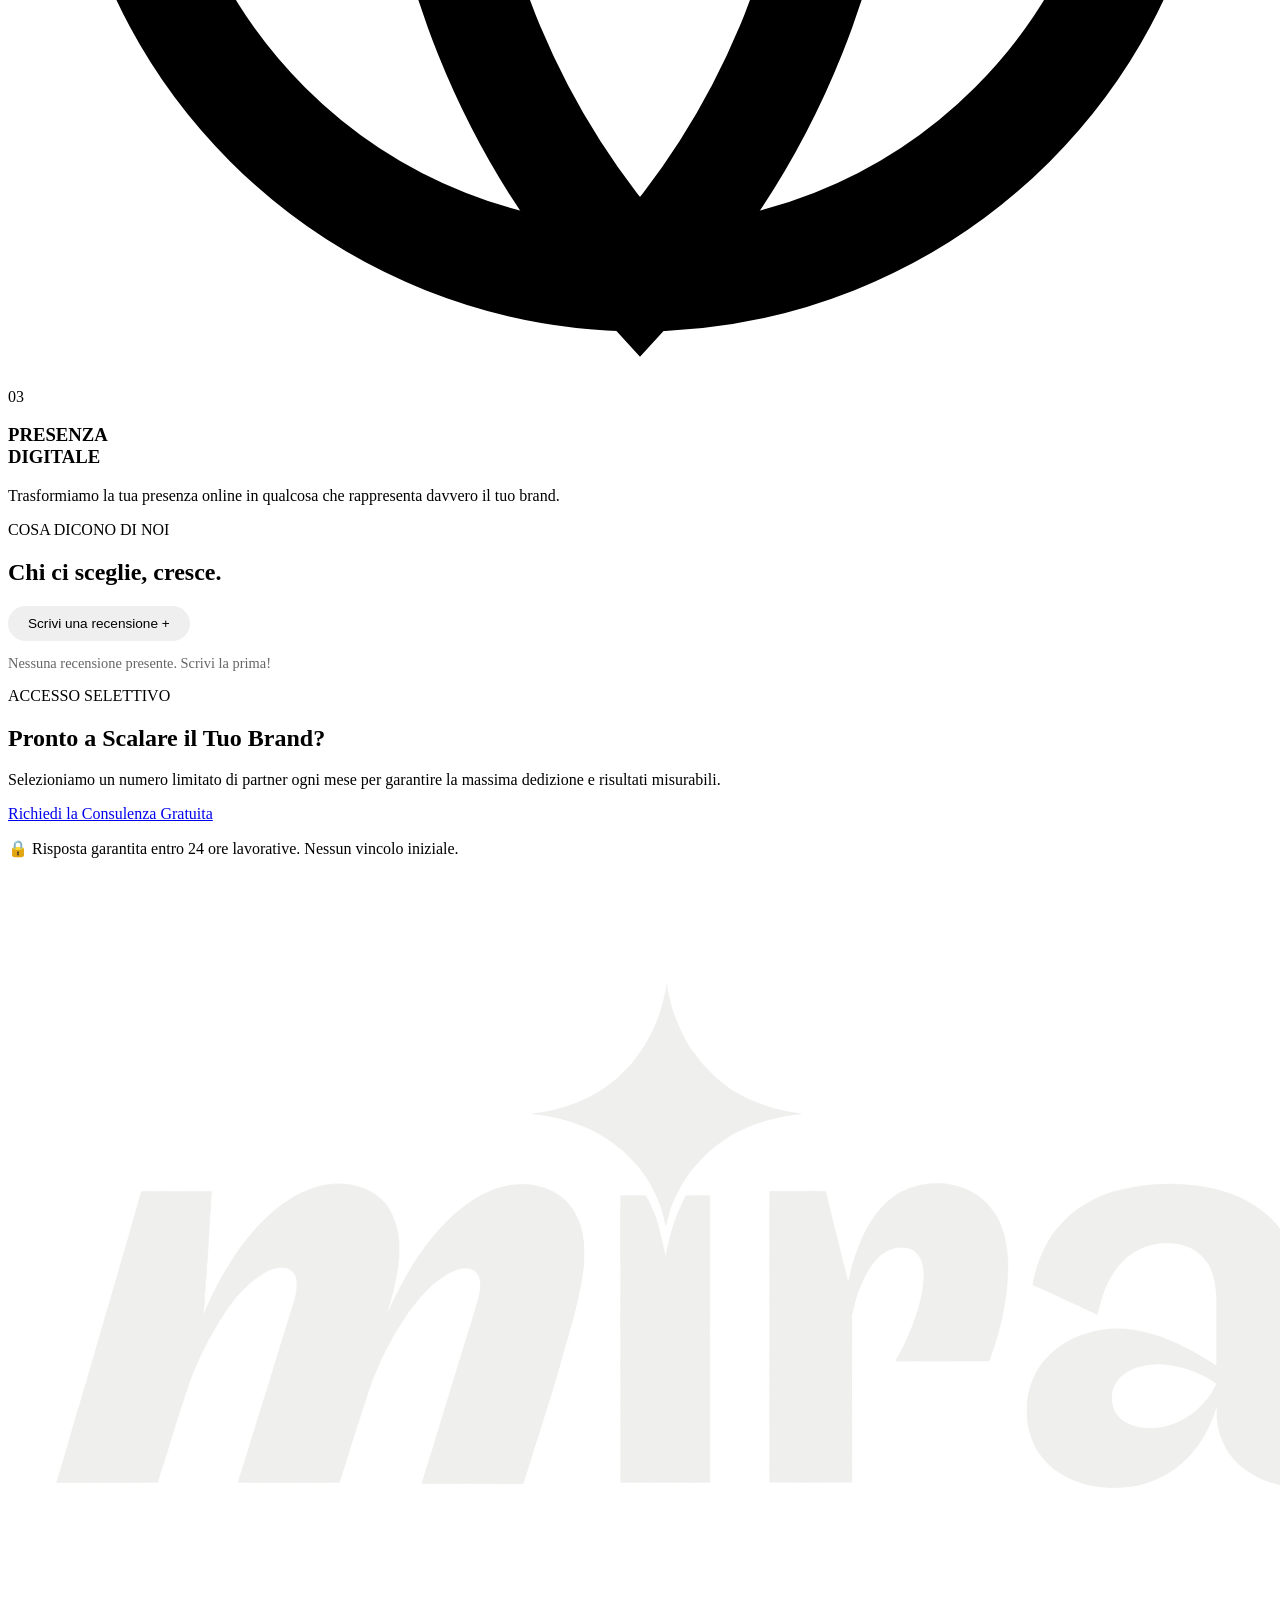
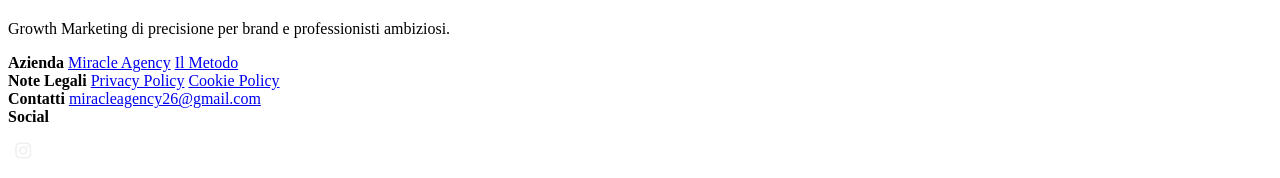
==== commit 2e96cbdf: "Add files via upload" ====
--- a/index.HTML
+++ b/index.HTML
@@ -19,20 +19,16 @@
         </header>
 
         <!-- HERO SECTION -->
-        <section class="hero-section">
-            <img src="memoji.png" alt="Memoji Pensieroso" class="hero-memoji">
-            
-            <h1 class="headline">
-                Il Tuo <span class="serif-italic">Tempo</span> È Prezioso.<br>
-                La Tua <span class="serif-italic">Presenza</span> Online?<br>
-                <span class="red-highlight">UN DISASTRO.</span>
-            </h1>
-            <p class="subtitle new-subtitle">Smetti di sprecare ore sui social e inizia a far crescere la tua attività. Noi gestiamo il digitale, tu gestisci il resto.</p>
-            
-            <div class="hero-cta-group">
-                <a href="#candidatura" class="cta-button primary-cta">Candidati Alla Consulenza Strategica</a>
-            </div>
-        </section>
+        <h1 class="headline">
+            Il Tuo <span class="serif-italic">Brand</span> È forte.<br>
+            Ma <span class="serif-italic">Online</span> non si vede.<br>
+            <span class="red-highlight">NOI CAMBIAMO QUESTO.</span>
+        </h1>
+        <p class="subtitle new-subtitle">Trasformiamo attività e idee in brand riconoscibili, con identità visiva, contenuti e strategie digitali pensate per lasciare il segno..</p>
+        
+        <div class="hero-cta-group">
+            <a href="#candidatura" class="cta-button primary-cta">Parliamo del tuo brand.</a>
+        </div>
 
         <!-- STATS BAR -->
         <section class="stats-bar">
@@ -52,22 +48,103 @@
             </div>
         </section>
 
-        <!-- PILLARI -->
+        <!-- PILLARI / COSA FACCIAMO -->
         <section class="features-grid" id="metodo">
-            <div class="feature-card">
-                <div class="card-icon">⚡</div>
-                <h3>Strategia Su Misura</h3>
-                <p>Posizionamento unico basato sull'analisi approfondita dei dati per massimizzare il ROI ed azzerare gli sprechi pubblicitari.</p>
-            </div>
-            <div class="feature-card">
-                <div class="card-icon">📈</div>
-                <h3>Scalabilità Prevedibile</h3>
-                <p>Funnels e sistemi di acquisizione ingegnerizzati per convertire utenti freddi in clienti ricorrenti e ad alto valore.</p>
-            </div>
-            <div class="feature-card">
-                <div class="card-icon">🎯</div>
-                <h3>Dominanza del Brand</h3>
-                <p>Content strategy ad alta ritenzione e campagne Paid Advertising focalizzate esclusivamente sul fatturato reale.</p>
+            <div class="section-header-box">
+                <span class="section-badge-tag">COSA FACCIAMO</span>
+                <h2 class="section-main-title">Dalla <span class="serif-italic highlight">strategia</span> al risultato.</h2>
+                <p class="section-desc">Tre aree, un unico obiettivo: far crescere il tuo brand nel digitale con un approccio creativo, strategico e orientato ai risultati.</p>
+            </div>
+
+            <div class="features-wrapper">
+                <!-- Card 1 -->
+                <div class="feature-card">
+                    <div class="card-icon-box">
+                        <svg class="feature-svg" viewBox="0 0 24 24" fill="none" stroke="currentColor" stroke-width="2"><path d="M12 2l3.09 6.26L22 9.27l-5 4.87 1.18 6.88L12 17.77l-6.18 3.25L7 14.14 2 9.27l6.91-1.01L12 2z"/></svg>
+                    </div>
+                    <div class="card-content">
+                        <span class="step-num">01</span>
+                        <h3>IDENTITÀ<br><span class="serif-italic highlight">VISIVA</span></h3>
+                        <p>Un brand riconoscibile parte da un'identità forte.</p>
+                    </div>
+                </div>
+
+                <div class="feature-divider"></div>
+
+                <!-- Card 2 -->
+                <div class="feature-card">
+                    <div class="card-icon-box">
+                        <svg class="feature-svg" viewBox="0 0 24 24" fill="none" stroke="currentColor" stroke-width="2"><line x1="18" y1="20" x2="18" y2="10"/><line x1="12" y1="20" x2="12" y2="4"/><line x1="6" y1="20" x2="6" y2="14"/></svg>
+                    </div>
+                    <div class="card-content">
+                        <span class="step-num">02</span>
+                        <h3>CONTENUTI<br><span class="serif-italic highlight">STRATEGICI</span></h3>
+                        <p>Creiamo contenuti pensati per comunicare, non solo per riempire il feed.</p>
+                    </div>
+                </div>
+
+                <div class="feature-divider"></div>
+
+                <!-- Card 3 -->
+                <div class="feature-card">
+                    <div class="card-icon-box">
+                        <svg class="feature-svg" viewBox="0 0 24 24" fill="none" stroke="currentColor" stroke-width="2"><circle cx="12" cy="12" r="10"/><line x1="2" y1="12" x2="22" y2="12"/><path d="M12 2a15.3 15.3 0 0 1 4 10 15.3 15.3 0 0 1-4 10 15.3 15.3 0 0 1-4-10 15.3 15.3 0 0 1 4-10z"/></svg>
+                    </div>
+                    <div class="card-content">
+                        <span class="step-num">03</span>
+                        <h3>PRESENZA<br><span class="serif-italic highlight">DIGITALE</span></h3>
+                        <p>Trasformiamo la tua presenza online in qualcosa che rappresenta davvero il tuo brand.</p>
+                    </div>
+                </div>
+            </div>
+        </section>
+
+        <!-- SEZIONE RECENSIONI (COSA DICONO DI NOI) -->
+        <section class="reviews-section" id="recensioni">
+            <div class="reviews-header">
+                <div class="reviews-title-wrapper">
+                    <span class="reviews-top-tag">COSA DICONO DI NOI</span>
+                    <h2 class="reviews-main-title">Chi ci sceglie, <span class="serif-italic highlight">cresce.</span></h2>
+                </div>
+                <div>
+                    <button id="openReviewFormBtn" class="cta-button primary-cta" style="padding: 10px 20px; font-size: 0.85rem; border-radius: 30px; border: none; cursor: pointer;">Scrivi una recensione +</button>
+                </div>
+            </div>
+
+            <!-- FORM INTEGRATO (Inizialmente nascosto) -->
+            <div id="reviewFormContainer" style="display: none; background: var(--card-bg, #111); border: 1px solid var(--border-light, #222); border-radius: 16px; padding: 25px; margin-bottom: 30px;">
+                <h3 style="color: white; margin-bottom: 15px; font-size: 1.2rem;">Lascia la tua recensione</h3>
+                <form id="inlineReviewForm" style="display: flex; flex-direction: column; gap: 15px;">
+                    <div style="display: flex; flex-direction: column; gap: 5px;">
+                        <label style="font-size: 0.8rem; color: #aaa;">Nome e Cognome</label>
+                        <input type="text" id="authorName" required placeholder="es. Mario Rossi" style="padding: 12px; background: #000; border: 1px solid #333; border-radius: 8px; color: white;">
+                    </div>
+                    <div style="display: flex; flex-direction: column; gap: 5px;">
+                        <label style="font-size: 0.8rem; color: #aaa;">Ruolo / Attività</label>
+                        <input type="text" id="authorRole" required placeholder="es. E-commerce Manager - Milano" style="padding: 12px; background: #000; border: 1px solid #333; border-radius: 8px; color: white;">
+                    </div>
+                    <div style="display: flex; flex-direction: column; gap: 5px;">
+                        <label style="font-size: 0.8rem; color: #aaa;">La tua recensione</label>
+                        <textarea id="reviewText" required rows="3" placeholder="Scrivi la tua esperienza..." style="padding: 12px; background: #000; border: 1px solid #333; border-radius: 8px; color: white; resize: vertical;"></textarea>
+                    </div>
+                    <div style="display: flex; flex-direction: column; gap: 5px;">
+                        <label style="font-size: 0.8rem; color: #aaa;">Valutazione</label>
+                        <select id="reviewStars" style="padding: 12px; background: #000; border: 1px solid #333; border-radius: 8px; color: white;">
+                            <option value="★★★★★">5 Stelle (Eccellente)</option>
+                            <option value="★★★★☆">4 Stelle</option>
+                            <option value="★★★☆☆">3 Stelle</option>
+                        </select>
+                    </div>
+                    <div style="display: flex; gap: 10px; margin-top: 5px;">
+                        <button type="submit" class="cta-button primary-cta" style="border: none; cursor: pointer; padding: 10px 20px; font-size: 0.85rem; border-radius: 8px;">Pubblica Subito</button>
+                        <button type="button" id="cancelReviewBtn" style="background: transparent; border: 1px solid #444; color: #aaa; padding: 10px 20px; font-size: 0.85rem; border-radius: 8px; cursor: pointer;">Annulla</button>
+                    </div>
+                </form>
+            </div>
+
+            <!-- Griglia recensioni -->
+            <div class="reviews-grid" id="reviewsContainer">
+                <!-- Le recensioni dinamiche verranno iniettate qui dentro -->
             </div>
         </section>
 
@@ -77,8 +154,8 @@
             <h2>Pronto a Scalare il Tuo Brand?</h2>
             <p>Selezioniamo un numero limitato di partner ogni mese per garantire la massima dedizione e risultati misurabili.</p>
             
-            <a href="consulenza.html" class="cta-button primary-cta">Richiedi la Consulenza Gratuita</a>    
-                    
+            <a href="consulenza.html" class="cta-button primary-cta">Richiedi la Consulenza Gratuita</a>        
+                
             <p class="cta-microcopy">🔒 Risposta garantita entro 24 ore lavorative. Nessun vincolo iniziale.</p>
         </section>
     </main>
@@ -102,12 +179,95 @@
             </div>
             <div>
                 <strong>Contatti</strong>
-                <a href="mailto:info@miracleagency.it">info@miracleagency.it</a>
+                <a href="mailto:info@miracleagency.it">miracleagency26@gmail.com</a>
+            </div>
+            <div>
+                <strong>Social</strong>
+                <div class="footer-socials" style="margin-top: 8px;">
+                    <a href="https://www.instagram.com/m1raclestudios?stkn=MWg2dnB4Z3Btc28xcA==" target="_blank" rel="noopener noreferrer" style="display: inline-block; width: 32px; height: 32px;">
+                        <img src="logoinsta.png" alt="Instagram" style="width: 100%; height: 100%; object-fit: contain; border-radius: 6px;">
+                    </a>
+                </div>
             </div>
         </div>
     </footer>
 
-    <!-- SCRIPT JS -->
-    <script src="jv.js"></script>
+    <!-- SCRIPT GESTIONE RECENSIONI (Max 6 elementi) -->
+    <script>
+        document.addEventListener("DOMContentLoaded", function() {
+            const openBtn = document.getElementById('openReviewFormBtn');
+            const formContainer = document.getElementById('reviewFormContainer');
+            const cancelBtn = document.getElementById('cancelReviewBtn');
+            const form = document.getElementById('inlineReviewForm');
+            const container = document.getElementById('reviewsContainer');
+
+            // Funzione per mostrare le recensioni (limitate alle ultime 6)
+            function renderReviews() {
+                container.innerHTML = ''; // Pulisce la griglia
+
+                let reviews = JSON.parse(localStorage.getItem('miracle_reviews')) || [];
+                const latestReviews = reviews.slice(0, 6);
+
+                if (latestReviews.length === 0) {
+                    container.innerHTML = '<p style="color: #666; font-size: 0.9rem; grid-column: 1 / -1;">Nessuna recensione presente. Scrivi la prima!</p>';
+                    return;
+                }
+
+                latestReviews.forEach(rev => {
+                    const reviewCard = document.createElement('div');
+                    reviewCard.className = 'review-card';
+                    reviewCard.innerHTML = `
+                        <p class="review-text">"${rev.text}"</p>
+                        <div class="review-author-box">
+                            <div class="author-avatar" style="background-color: #333;"></div>
+                            <div class="author-info">
+                                <strong>${rev.name}</strong>
+                               <span>${rev.role}</span>
+                            </div>
+                            <div class="review-stars">${rev.stars}</div>
+                        </div>
+                    `;
+                    container.appendChild(reviewCard);
+                });
+            }
+
+            // Mostra le recensioni all'avvio della pagina
+            renderReviews();
+
+            // Mostra il form al click
+            openBtn.addEventListener('click', function() {
+                formContainer.style.display = 'block';
+                formContainer.scrollIntoView({ behavior: 'smooth' });
+            });
+
+            // Nascondi il form
+            cancelBtn.addEventListener('click', function() {
+                formContainer.style.display = 'none';
+            });
+
+            // Gestione invio nuova recensione
+            form.addEventListener('submit', function(e) {
+                e.preventDefault();
+
+                const newReview = {
+                    name: document.getElementById('authorName').value,
+                    role: document.getElementById('authorRole').value,
+                    text: document.getElementById('reviewText').value,
+                    stars: document.getElementById('reviewStars').value
+                };
+
+                let reviews = JSON.parse(localStorage.getItem('miracle_reviews')) || [];
+                reviews.unshift(newReview);
+
+                localStorage.setItem('miracle_reviews', JSON.stringify(reviews));
+
+                renderReviews();
+
+                form.reset();
+                formContainer.style.display = 'none';
+                alert('Recensione pubblicata con successo!');
+            });
+        });
+    </script>
 </body>
 </html>
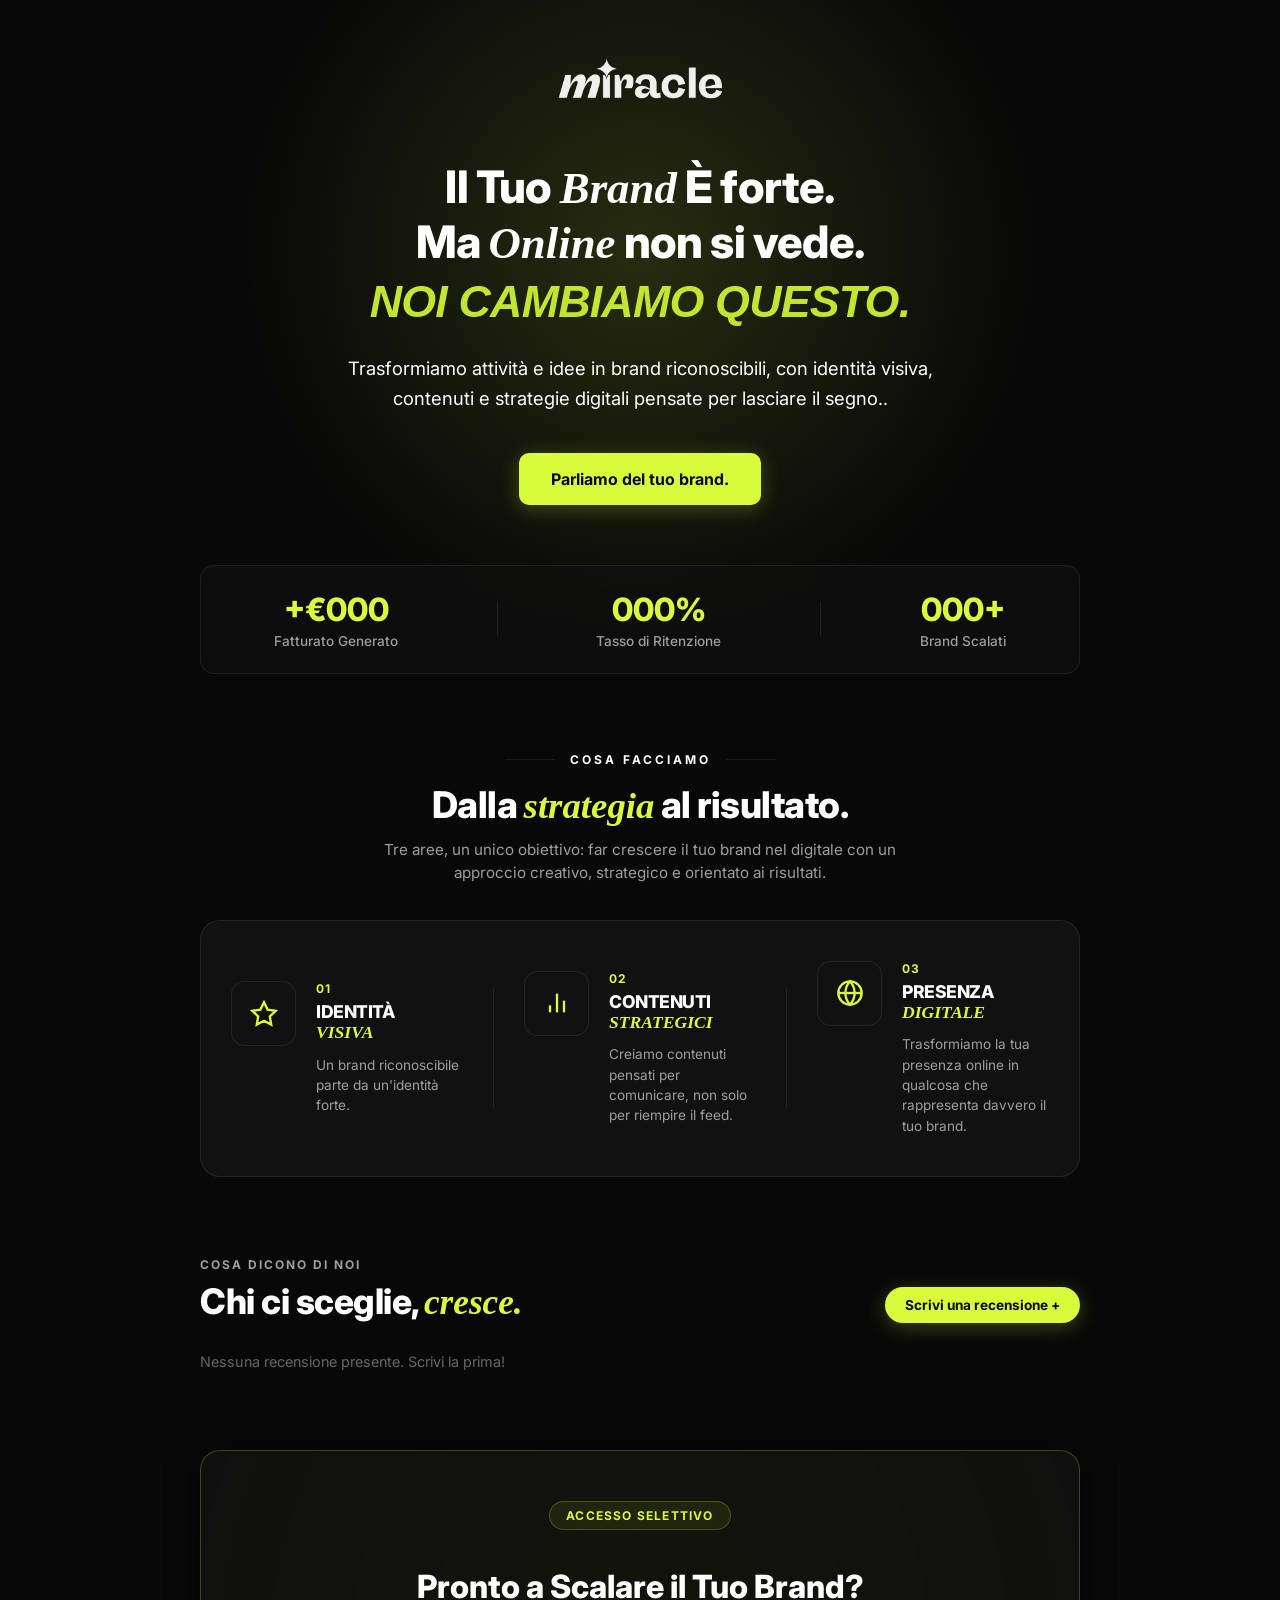
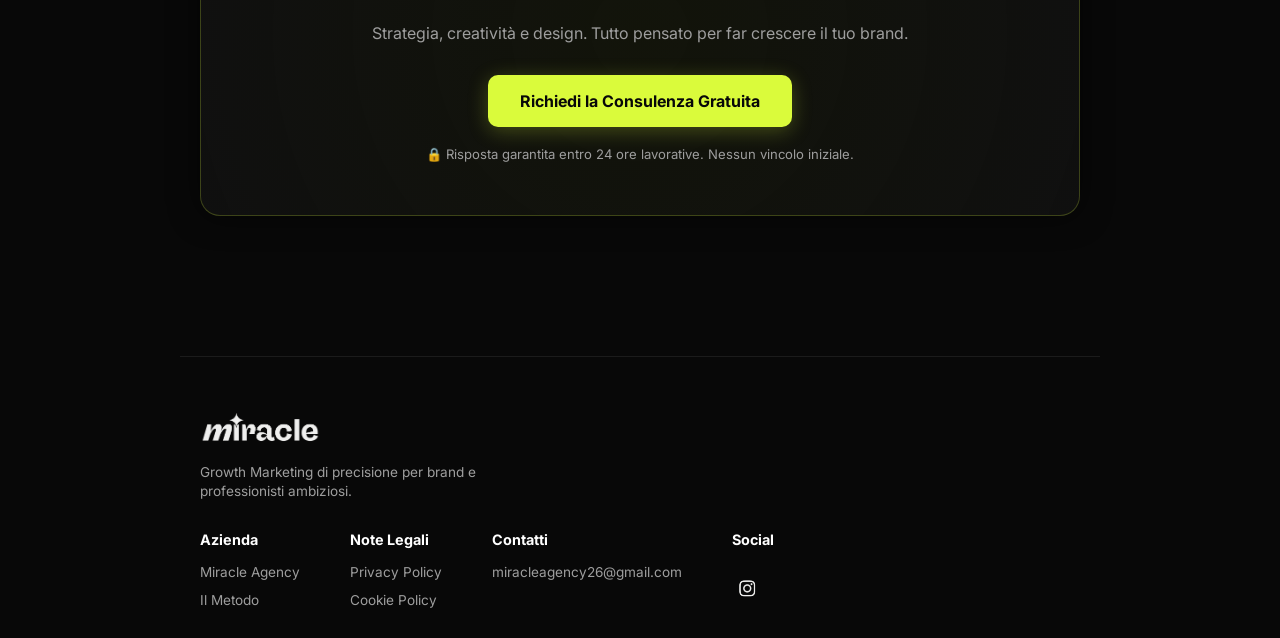
==== commit 0410f845: "Add files via upload" ====
--- a/index.HTML
+++ b/index.HTML
@@ -152,7 +152,9 @@
         <section class="cta-box-section" id="candidatura">
             <span class="badge">ACCESSO SELETTIVO</span>
             <h2>Pronto a Scalare il Tuo Brand?</h2>
-            <p>Selezioniamo un numero limitato di partner ogni mese per garantire la massima dedizione e risultati misurabili.</p>
+            <p>Strategia, creatività e design.
+                Tutto pensato per far crescere il tuo brand.
+            </p>
             
             <a href="consulenza.html" class="cta-button primary-cta">Richiedi la Consulenza Gratuita</a>        
                 
--- a/stile.css
+++ b/stile.css
@@ -0,0 +1,631 @@
+/* --- VARIABILI COLORI MIRACLE --- */
+:root {
+    --bg-dark: #080808;
+    --card-bg: #111111;
+    --brand-color: #dafb3b;
+    --brand-hover: #c4e432;
+    --text-light: #ffffff;
+    --text-muted: #9e9e9e;
+    --glow-spread: rgba(218, 251, 59, 0.15);
+    --border-color: rgba(218, 251, 59, 0.22);
+    --border-light: rgba(255, 255, 255, 0.08);
+}
+
+/* --- RESET & BASE --- */
+* {
+    margin: 0;
+    padding: 0;
+    box-sizing: border-box;
+    font-family: 'Inter', -apple-system, BlinkMacSystemFont, sans-serif;
+    scroll-behavior: smooth;
+}
+
+body {
+    background-color: var(--bg-dark);
+    color: var(--text-light);
+    display: flex;
+    flex-direction: column;
+    min-height: 100vh;
+    position: relative;
+    overflow-x: hidden;
+}
+
+/* Sfondo Glow Radiale */
+.glow-bg {
+    position: absolute;
+    top: -150px;
+    left: 50%;
+    transform: translateX(-50%);
+    width: 800px;
+    height: 800px;
+    background: radial-gradient(circle, var(--glow-spread) 0%, rgba(8,8,8,0) 70%);
+    pointer-events: none;
+    z-index: 0;
+}
+
+/* --- CONTAINER PRINCIPALE --- */
+.container {
+    max-width: 920px;
+    margin: 0 auto;
+    padding: 50px 20px 80px 20px;
+    text-align: center;
+    flex-grow: 1;
+    position: relative;
+    z-index: 1;
+}
+
+/* --- LOGO --- */
+.logo-container {
+    margin-bottom: 50px;
+}
+.logo {
+    max-width: 170px;
+    height: auto;
+}
+
+/* --- HERO SECTION --- */
+.badge {
+    display: inline-block;
+    padding: 6px 16px;
+    border-radius: 20px;
+    background: rgba(218, 251, 59, 0.08);
+    border: 1px solid var(--border-color);
+    color: var(--brand-color);
+    font-size: 0.75rem;
+    font-weight: 700;
+    letter-spacing: 1.2px;
+    margin-bottom: 22px;
+    text-transform: uppercase;
+}
+
+.headline {
+    font-size: 2.8rem;
+    font-weight: 800;
+    line-height: 1.2;
+    margin-bottom: 20px;
+    letter-spacing: -0.8px;
+}
+
+.highlight {
+    color: var(--brand-color);
+}
+
+.subtitle {
+    font-size: 1.15rem;
+    color: var(--text-muted);
+    max-width: 660px;
+    margin: 0 auto 35px auto;
+    line-height: 1.6;
+}
+
+/* HERO CTA GROUP */
+.hero-cta-group {
+    display: flex;
+    justify-content: center;
+    gap: 15px;
+    margin-bottom: 60px;
+    flex-wrap: wrap;
+}
+
+.cta-button {
+    display: inline-block;
+    padding: 16px 32px;
+    font-size: 1rem;
+    font-weight: 700;
+    border-radius: 10px;
+    text-decoration: none;
+    transition: all 0.3s ease;
+    cursor: pointer;
+}
+
+.primary-cta {
+    background-color: var(--brand-color);
+    color: var(--bg-dark);
+    box-shadow: 0 4px 20px rgba(218, 251, 59, 0.25);
+}
+
+.primary-cta:hover {
+    background-color: var(--brand-hover);
+    transform: translateY(-2px);
+    box-shadow: 0 8px 25px rgba(218, 251, 59, 0.4);
+}
+
+.secondary-cta {
+    background-color: transparent;
+    color: var(--text-light);
+    border: 1px solid var(--border-light);
+}
+
+.secondary-cta:hover {
+    border-color: var(--border-color);
+    color: var(--brand-color);
+    background: rgba(255, 255, 255, 0.02);
+}
+
+/* --- STATS BAR --- */
+.stats-bar {
+    display: flex;
+    justify-content: space-around;
+    align-items: center;
+    background: rgba(18, 18, 18, 0.6);
+    border: 1px solid var(--border-light);
+    border-radius: 14px;
+    padding: 24px;
+    margin-bottom: 70px;
+    backdrop-filter: blur(8px);
+}
+
+.stat-item {
+    display: flex;
+    flex-direction: column;
+    align-items: center;
+}
+
+.stat-number {
+    font-size: 2rem;
+    font-weight: 800;
+    color: var(--brand-color);
+    margin-bottom: 4px;
+}
+
+.stat-label {
+    font-size: 0.85rem;
+    color: var(--text-muted);
+    font-weight: 500;
+}
+
+.stat-divider {
+    width: 1px;
+    height: 35px;
+    background-color: var(--border-light);
+}
+
+/* --- FEATURES GRID / WRAPPER ORIZZONTALE --- */
+.features-grid {
+    margin-bottom: 80px;
+    width: 100%;
+}
+
+.features-wrapper {
+    background: var(--card-bg);
+    border: 1px solid var(--border-light);
+    border-radius: 20px;
+    padding: 40px 30px;
+    display: flex;
+    align-items: center;
+    justify-content: space-between;
+    gap: 20px;
+    text-align: left;
+}
+
+.feature-card {
+    display: flex;
+    align-items: flex-start;
+    gap: 20px;
+    flex: 1;
+    background: transparent;
+    border: none;
+    padding: 0;
+    box-shadow: none !important;
+    transform: none !important;
+}
+
+/* Icona quadrata con bordo */
+.card-icon-box {
+    width: 65px;
+    height: 65px;
+    min-width: 65px;
+    background: rgba(18, 18, 18, 0.8);
+    border: 1px solid var(--border-light);
+    border-radius: 14px;
+    display: flex;
+    align-items: center;
+    justify-content: center;
+    color: var(--brand-color);
+}
+
+.feature-svg {
+    width: 28px;
+    height: 28px;
+}
+
+/* Testi interni alla card */
+.card-content {
+    display: flex;
+    flex-direction: column;
+}
+
+.step-num {
+    font-size: 0.75rem;
+    font-weight: 700;
+    color: var(--brand-color);
+    margin-bottom: 6px;
+    letter-spacing: 1px;
+}
+
+.feature-card h3 {
+    font-size: 1.1rem;
+    font-weight: 800;
+    line-height: 1.15;
+    margin-bottom: 12px;
+    text-transform: uppercase;
+    letter-spacing: -0.5px;
+    color: var(--text-light);
+}
+
+.feature-card p {
+    font-size: 0.85rem;
+    color: var(--text-muted);
+    line-height: 1.5;
+}
+
+/* Divisore verticale tra le card */
+.feature-divider {
+    width: 1px;
+    height: 120px;
+    background-color: var(--border-light);
+    margin: 0 10px;
+}
+
+/* --- ROADMAP / COME FUNZIONA --- */
+.roadmap-section {
+    margin-bottom: 80px;
+}
+
+.section-title {
+    font-size: 1.8rem;
+    font-weight: 800;
+    margin-bottom: 35px;
+    letter-spacing: -0.5px;
+}
+
+.roadmap-grid {
+    display: grid;
+    grid-template-columns: repeat(auto-fit, minmax(250px, 1fr));
+    gap: 20px;
+    text-align: left;
+}
+
+.step-card {
+    background: var(--card-bg);
+    border: 1px solid var(--border-light);
+    border-radius: 14px;
+    padding: 28px;
+    position: relative;
+}
+
+.step-number {
+    font-size: 0.8rem;
+    font-weight: 800;
+    color: var(--brand-color);
+    background: rgba(218, 251, 59, 0.1);
+    padding: 4px 10px;
+    border-radius: 6px;
+    display: inline-block;
+    margin-bottom: 14px;
+}
+
+.step-card h4 {
+    font-size: 1.05rem;
+    font-weight: 700;
+    margin-bottom: 10px;
+}
+
+.step-card p {
+    font-size: 0.88rem;
+    color: var(--text-muted);
+    line-height: 1.5;
+}
+
+/* --- CTA BOX SECTION --- */
+.cta-box-section {
+    background: radial-gradient(circle at center, rgba(218, 251, 59, 0.05) 0%, rgba(18, 18, 18, 0.8) 100%);
+    border: 1px solid var(--border-color);
+    border-radius: 20px;
+    padding: 50px 30px;
+    margin-bottom: 60px;
+    box-shadow: 0 0 30px rgba(0, 0, 0, 0.6);
+}
+
+.cta-box-section h2 {
+    font-size: 2rem;
+    font-weight: 800;
+    margin: 15px 0;
+}
+
+.cta-box-section p {
+    color: var(--text-muted);
+    max-width: 540px;
+    margin: 0 auto 30px auto;
+    font-size: 1rem;
+    line-height: 1.5;
+}
+
+.cta-microcopy {
+    font-size: 0.82rem !important;
+    color: var(--text-muted) !important;
+    margin-top: 18px !important;
+    margin-bottom: 0 !important;
+}
+
+/* --- FOOTER --- */
+footer {
+    border-top: 1px solid var(--border-light);
+    padding: 50px 20px 30px 20px;
+    max-width: 920px;
+    margin: 0 auto;
+    width: 100%;
+    display: flex;
+    justify-content: space-between;
+    align-items: flex-start;
+    flex-wrap: wrap;
+    gap: 30px;
+}
+
+.footer-content {
+    max-width: 300px;
+    text-align: left;
+}
+
+.footer-logo {
+    max-width: 120px;
+    margin-bottom: 12px;
+}
+
+.footer-tagline {
+    font-size: 0.85rem;
+    color: var(--text-muted);
+    line-height: 1.4;
+}
+
+.footer-links {
+    display: flex;
+    gap: 50px;
+    font-size: 0.85rem;
+    flex-wrap: wrap;
+}
+
+.footer-links div {
+    display: flex;
+    flex-direction: column;
+    gap: 12px;
+    text-align: left;
+}
+
+.footer-links strong {
+    color: var(--text-light);
+    margin-bottom: 4px;
+    font-size: 0.9rem;
+}
+
+.footer-links a {
+    color: var(--text-muted);
+    text-decoration: none;
+    transition: color 0.2s;
+}
+
+.footer-links a:hover {
+    color: var(--brand-color);
+}
+
+/* --- AGGIUNTE NUOVA HERO SECTION --- */
+.hero-memoji {
+    width: 90px;
+    height: auto;
+    margin-bottom: 20px;
+    filter: drop-shadow(0px 10px 15px rgba(0,0,0,0.5));
+}
+
+.serif-italic {
+    font-family: 'Playfair Display', serif;
+    font-style: italic;
+    font-weight: 600;
+    letter-spacing: normal;
+}
+
+.red-highlight {
+    color: #c4e432;
+    font-style: italic;
+    text-transform: uppercase;
+    display: inline-block;
+    margin-top: 5px;
+}
+
+.new-subtitle {
+    color: #ffffff;
+    font-size: 1.15rem;
+    max-width: 650px;
+    margin: 25px auto 40px auto;
+}
+
+/* --- RESPONSIVE --- */
+@media (max-width: 900px) {
+    .features-wrapper {
+        flex-direction: column;
+        align-items: stretch;
+        padding: 30px 20px;
+    }
+    
+    .feature-divider {
+        width: 100%;
+        height: 1px;
+        margin: 25px 0;
+    }
+}
+
+@media (max-width: 768px) {
+    .headline { font-size: 2.1rem; }
+    .subtitle { font-size: 1rem; }
+    .hero-cta-group { flex-direction: column; }
+    .cta-button { width: 100%; text-align: center; }
+    .stats-bar { flex-direction: column; gap: 20px; }
+    .stat-divider { width: 60%; height: 1px; }
+    footer { flex-direction: column; text-align: center; align-items: center; }
+    .footer-content { text-align: center; }
+    .footer-links { justify-content: center; text-align: center; gap: 30px; }
+    .footer-links div { text-align: center; }
+}
+
+/* --- STILI INTESTAZIONE SEZIONE METODO --- */
+.section-header-box {
+    text-align: center;
+    margin-bottom: 35px;
+}
+
+.section-badge-tag {
+    display: inline-flex;
+    align-items: center;
+    justify-content: center;
+    font-size: 0.75rem;
+    font-weight: 700;
+    letter-spacing: 3px;
+    color: var(--text-light);
+    text-transform: uppercase;
+    margin-bottom: 15px;
+    position: relative;
+    width: 100%;
+}
+
+/* Linee decorative laterali del badge */
+.section-badge-tag::before,
+.section-badge-tag::after {
+    content: "";
+    height: 1px;
+    width: 50px;
+    background-color: var(--border-light);
+    margin: 0 15px;
+}
+
+.section-main-title {
+    font-size: 2.3rem;
+    font-weight: 800;
+    color: var(--text-light);
+    letter-spacing: -0.5px;
+    margin-bottom: 12px;
+}
+
+.section-desc {
+    font-size: 0.95rem;
+    color: var(--text-muted);
+    max-width: 520px;
+    margin: 0 auto;
+    line-height: 1.5;
+}
+
+/* --- STILI SEZIONE RECENSIONI --- */
+.reviews-section {
+    margin-bottom: 80px;
+    width: 100%;
+    text-align: left;
+}
+
+.reviews-header {
+    display: flex;
+    justify-content: space-between;
+    align-items: flex-end;
+    margin-bottom: 30px;
+    flex-wrap: wrap;
+    gap: 20px;
+}
+
+.reviews-top-tag {
+    display: block;
+    font-size: 0.75rem;
+    font-weight: 700;
+    letter-spacing: 2px;
+    color: var(--text-muted);
+    text-transform: uppercase;
+    margin-bottom: 8px;
+}
+
+.reviews-main-title {
+    font-size: 2.2rem;
+    font-weight: 800;
+    color: var(--text-light);
+    letter-spacing: -0.5px;
+}
+
+.reviews-cta {
+    padding: 10px 20px;
+    font-size: 0.85rem;
+    border-radius: 30px;
+}
+
+.reviews-grid {
+    display: grid;
+    grid-template-columns: repeat(3, 1fr);
+    gap: 20px;
+}
+
+.review-card {
+    background: var(--card-bg);
+    border: 1px solid var(--border-light);
+    border-radius: 16px;
+    padding: 24px;
+    display: flex;
+    flex-direction: column;
+    justify-content: space-between;
+    transition: border-color 0.3s ease;
+}
+
+.review-card:hover {
+    border-color: var(--border-color);
+}
+
+.review-text {
+    font-size: 0.9rem;
+    color: var(--text-light);
+    line-height: 1.6;
+    margin-bottom: 24px;
+}
+
+.review-author-box {
+    display: flex;
+    align-items: center;
+    gap: 12px;
+    border-top: 1px solid var(--border-light);
+    padding-top: 16px;
+}
+
+.author-avatar {
+    width: 40px;
+    height: 40px;
+    min-width: 40px;
+    border-radius: 50%;
+    background-size: cover;
+    background-position: center;
+    background-color: #222;
+    border: 1px solid var(--border-light);
+}
+
+.author-info {
+    display: flex;
+    flex-direction: column;
+    flex-grow: 1;
+}
+
+.author-info strong {
+    font-size: 0.9rem;
+    color: var(--text-light);
+}
+
+.author-info span {
+    font-size: 0.75rem;
+    color: var(--text-muted);
+}
+
+.review-stars {
+    color: #f5c518;
+    font-size: 0.85rem;
+    letter-spacing: 1px;
+}
+
+/* --- RESPONSIVE RECENSIONI --- */
+@media (max-width: 900px) {
+    .reviews-grid {
+        grid-template-columns: 1fr;
+    }
+    .reviews-header {
+        align-items: flex-start;
+    }
+}
